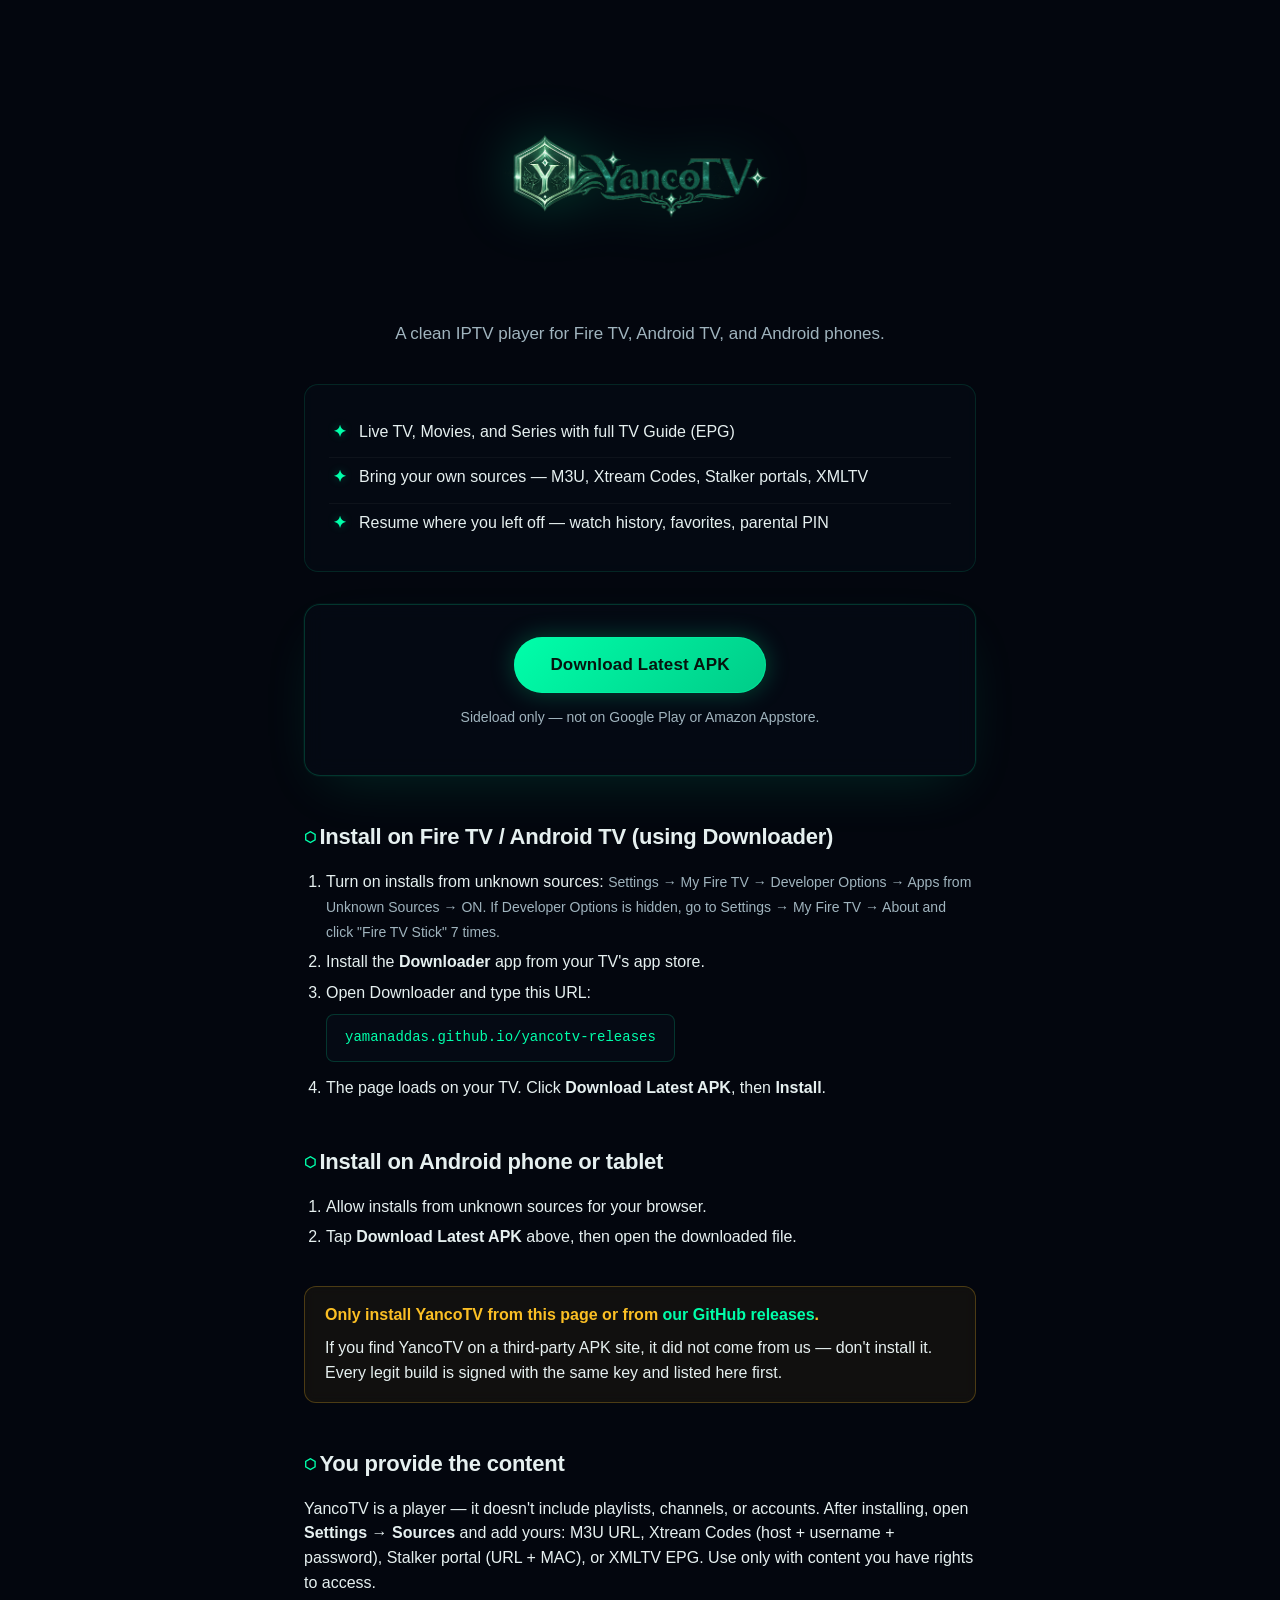
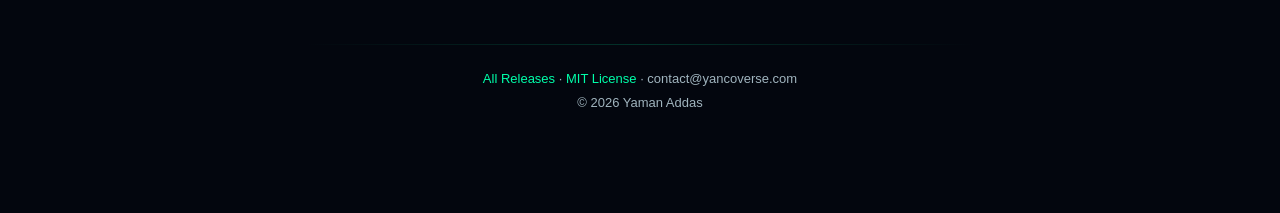
==== index.html @ 4521982b "Initial public release channel scaffold - index.html: dark cosmic-glass landing page (Yanco palette " ====
<!DOCTYPE html>
<html lang="en">
<head>
<meta charset="utf-8">
<meta name="viewport" content="width=device-width, initial-scale=1">
<title>YancoTV - Download</title>
<meta name="description" content="A clean IPTV player for Fire TV, Android TV, and Android. Live TV, movies, and series with full TV Guide. Bring your own playlist.">
<meta property="og:title" content="YancoTV">
<meta property="og:description" content="A clean IPTV player for Fire TV, Android TV, and Android. Live TV, movies, and series with full TV Guide. Bring your own playlist.">
<meta property="og:type" content="website">
<meta property="og:image" content="https://yamanaddas.github.io/yancotv-releases/yancotv_logo.png">
<meta name="theme-color" content="#03060e">
<link rel="icon" type="image/png" href="yancotv_logo.png">
<style>
  /* Yanco palette — synced with packages/mobile/src/styles/theme.ts.
     Logo inlined as base64 so the page is self-contained and the
     preview can render it without sibling-file resolution. */
  :root {
    color-scheme: dark;
    --bg:        rgb(3, 6, 14);          /* surface950 */
    --surface:   rgb(6, 12, 22);          /* surface900 */
    --surface-2: rgb(12, 20, 32);         /* surface800 */
    --border:    rgba(0, 255, 170, 0.12); /* glassBorder */
    --border-2:  rgba(0, 255, 170, 0.18); /* accentBorder18 */
    --text:      rgb(230, 240, 240);      /* surface50 */
    --muted:     rgb(160, 180, 190);      /* surface200 */

    /* Yanco accent — emerald/mint */
    --accent:    #00FFAA;
    --accent-h:  #33FFBB;
    --accent-d:  #00CC88;
    --accent-glow: rgba(0, 255, 170, 0.25);

    --warn: #fbbf24; /* desktop focus amber */
  }

  * { box-sizing: border-box; }

  html, body {
    margin: 0; padding: 0;
    background: var(--bg);
    color: var(--text);
    font-family: -apple-system, BlinkMacSystemFont, "Segoe UI", Roboto, "Helvetica Neue", Arial, sans-serif;
    line-height: 1.55;
    min-height: 100vh;
  }

  /* Cosmic starfield: layered radial gradients on a fixed background.
     Cheap (no JS), stays put on scroll, tinted toward the brand green. */
  body::before {
    content: "";
    position: fixed;
    inset: 0;
    z-index: -2;
    background:
      radial-gradient(ellipse at 20% -10%, rgba(0, 255, 170, 0.08), transparent 50%),
      radial-gradient(ellipse at 80% 110%, rgba(0, 204, 255, 0.06), transparent 50%),
      var(--bg);
  }
  /* Tiny stars — three layered backgrounds with different sizes/positions
     to fake depth. CSS-only, ~0KB. */
  body::after {
    content: "";
    position: fixed;
    inset: 0;
    z-index: -1;
    pointer-events: none;
    opacity: 0.6;
    background-image:
      radial-gradient(1px 1px at 17% 23%, rgba(255,255,255,0.7), transparent 60%),
      radial-gradient(1px 1px at 53% 71%, rgba(255,255,255,0.5), transparent 60%),
      radial-gradient(1px 1px at 87% 11%, rgba(0, 255, 170, 0.6), transparent 60%),
      radial-gradient(1px 1px at 31% 88%, rgba(255,255,255,0.4), transparent 60%),
      radial-gradient(1px 1px at 67% 41%, rgba(255,255,255,0.5), transparent 60%),
      radial-gradient(1px 1px at 9% 65%, rgba(0, 204, 255, 0.5), transparent 60%),
      radial-gradient(1px 1px at 91% 79%, rgba(255,255,255,0.6), transparent 60%),
      radial-gradient(1px 1px at 41% 14%, rgba(255,255,255,0.45), transparent 60%);
    background-size: 100% 100%;
  }

  main {
    max-width: 720px;
    margin: 0 auto;
    padding: 56px 24px 96px;
    position: relative;
    z-index: 1;
  }

  /* Hero — logo + tag */
  .hero {
    text-align: center;
    margin-bottom: 36px;
  }
  .logo {
    max-width: 380px;
    width: 80%;
    height: auto;
    filter: drop-shadow(0 0 28px var(--accent-glow));
    margin: 0 auto 12px;
    display: block;
  }
  .tag {
    color: var(--muted);
    margin: 0;
    font-size: 17px;
  }

  /* Why bullets — green check, glass background */
  .why {
    list-style: none;
    padding: 22px 24px;
    margin: 28px 0 32px;
    background: rgba(6, 12, 22, 0.6);
    border: 1px solid var(--border);
    border-radius: 14px;
    backdrop-filter: blur(8px);
  }
  .why li {
    padding: 7px 0 7px 30px;
    position: relative;
    color: var(--text);
  }
  .why li + li { border-top: 1px solid rgba(255, 255, 255, 0.04); }
  .why li::before {
    content: "✦"; /* sparkle, matches the wordmark flourish */
    position: absolute;
    left: 4px;
    top: 7px;
    color: var(--accent);
    font-weight: 700;
    text-shadow: 0 0 10px var(--accent-glow);
  }

  /* Download card — heavy glass + green border + glow */
  .download-card {
    background: rgba(6, 12, 22, 0.7);
    border: 1px solid var(--border-2);
    border-radius: 16px;
    padding: 32px 24px;
    margin: 24px 0 40px;
    text-align: center;
    backdrop-filter: blur(10px);
    box-shadow:
      0 0 0 1px rgba(0, 255, 170, 0.04),
      0 20px 60px -20px rgba(0, 255, 170, 0.15);
  }
  .download-btn {
    display: inline-block;
    background: linear-gradient(135deg, var(--accent), var(--accent-d));
    color: #06140e;
    text-decoration: none;
    padding: 15px 36px;
    border-radius: 999px;
    font-weight: 700;
    font-size: 17px;
    letter-spacing: 0.01em;
    transition: transform 0.15s ease, box-shadow 0.15s ease, background 0.15s ease;
    box-shadow:
      0 0 24px var(--accent-glow),
      0 0 0 1px rgba(0, 255, 170, 0.4) inset;
  }
  .download-btn:hover, .download-btn:focus {
    background: linear-gradient(135deg, var(--accent-h), var(--accent));
    transform: translateY(-1px);
    box-shadow:
      0 0 36px rgba(0, 255, 170, 0.45),
      0 0 0 1px rgba(0, 255, 170, 0.6) inset;
    outline: none;
  }
  .meta { color: var(--muted); font-size: 14px; margin-top: 14px; }

  /* Section headings */
  h2 {
    font-size: 22px;
    margin-top: 44px;
    margin-bottom: 14px;
    color: var(--text);
    letter-spacing: -0.01em;
  }
  h2::before {
    content: "⬡  "; /* hex glyph, callback to the logo */
    color: var(--accent);
    font-size: 14px;
    vertical-align: 2px;
  }

  ol, ul:not(.why) { padding-left: 22px; }
  li { margin: 6px 0; }

  /* Inline code-ish look for the URL the user types in Downloader */
  .url-box {
    display: inline-block;
    margin: 8px 0;
    padding: 12px 18px;
    background: rgba(6, 12, 22, 0.85);
    border: 1px solid var(--border-2);
    border-radius: 8px;
    font-family: ui-monospace, SFMono-Regular, Menlo, monospace;
    font-size: 14px;
    color: var(--accent);
    word-break: break-all;
  }

  /* Warn box — amber tint, glass */
  .warn-box {
    background: rgba(251, 191, 36, 0.06);
    border: 1px solid rgba(251, 191, 36, 0.25);
    border-radius: 12px;
    padding: 16px 20px;
    margin: 36px 0;
    backdrop-filter: blur(6px);
  }
  .warn-box strong { color: var(--warn); }

  a { color: var(--accent); text-decoration: none; }
  a:hover { color: var(--accent-h); text-decoration: underline; }

  hr {
    border: none;
    height: 1px;
    background: linear-gradient(90deg, transparent, var(--border-2), transparent);
    margin: 48px 0 24px;
  }

  footer {
    color: var(--muted);
    font-size: 13px;
    text-align: center;
  }
  footer p { margin: 4px 0; }

  /* Mobile spacing */
  @media (max-width: 480px) {
    main { padding: 32px 18px 64px; }
    h1 { font-size: 36px; }
    .logo { max-width: 280px; }
  }
</style>
</head>
<body>
<main>
  <header class="hero">
    <img class="logo" src="[data-uri]" alt="YancoTV" width="380" height="253">
    <p class="tag">A clean IPTV player for Fire TV, Android TV, and Android phones.</p>
  </header>

  <ul class="why">
    <li>Live TV, Movies, and Series with full TV Guide (EPG)</li>
    <li>Bring your own sources &mdash; M3U, Xtream Codes, Stalker portals, XMLTV</li>
    <li>Resume where you left off &mdash; watch history, favorites, parental PIN</li>
  </ul>

  <div class="download-card">
    <a class="download-btn" href="https://github.com/YamanAddas/yancotv-releases/releases/latest">
      Download Latest APK
    </a>
    <p class="meta">Sideload only &mdash; not on Google Play or Amazon Appstore.</p>
  </div>

  <h2>Install on Fire TV / Android TV (using Downloader)</h2>
  <ol>
    <li>Turn on installs from unknown sources:
      <span class="meta">Settings &rarr; My Fire TV &rarr; Developer Options &rarr; Apps from Unknown Sources &rarr; ON.
      If Developer Options is hidden, go to Settings &rarr; My Fire TV &rarr; About and click "Fire TV Stick" 7 times.</span>
    </li>
    <li>Install the <strong>Downloader</strong> app from your TV's app store.</li>
    <li>Open Downloader and type this URL:
      <br><span class="url-box">yamanaddas.github.io/yancotv-releases</span>
    </li>
    <li>The page loads on your TV. Click <strong>Download Latest APK</strong>, then <strong>Install</strong>.</li>
  </ol>

  <h2>Install on Android phone or tablet</h2>
  <ol>
    <li>Allow installs from unknown sources for your browser.</li>
    <li>Tap <strong>Download Latest APK</strong> above, then open the downloaded file.</li>
  </ol>

  <div class="warn-box">
    <strong>Only install YancoTV from this page or from
    <a href="https://github.com/YamanAddas/yancotv-releases/releases">our GitHub releases</a>.</strong>
    <p style="margin: 8px 0 0">If you find YancoTV on a third-party APK site, it did not come from us &mdash;
    don't install it. Every legit build is signed with the same key and listed here first.</p>
  </div>

  <h2>You provide the content</h2>
  <p>YancoTV is a player &mdash; it doesn't include playlists, channels, or accounts.
  After installing, open <strong>Settings &rarr; Sources</strong> and add yours: M3U URL,
  Xtream Codes (host + username + password), Stalker portal (URL + MAC), or XMLTV EPG.
  Use only with content you have rights to access.</p>

  <hr>
  <footer>
    <p>
      <a href="https://github.com/YamanAddas/yancotv-releases/releases">All Releases</a>
      &middot; <a href="https://github.com/YamanAddas/yancotv-releases/blob/main/LICENSE">MIT License</a>
      &middot; contact@yancoverse.com
    </p>
    <p>&copy; 2026 Yaman Addas</p>
  </footer>
</main>
</body>
</html>
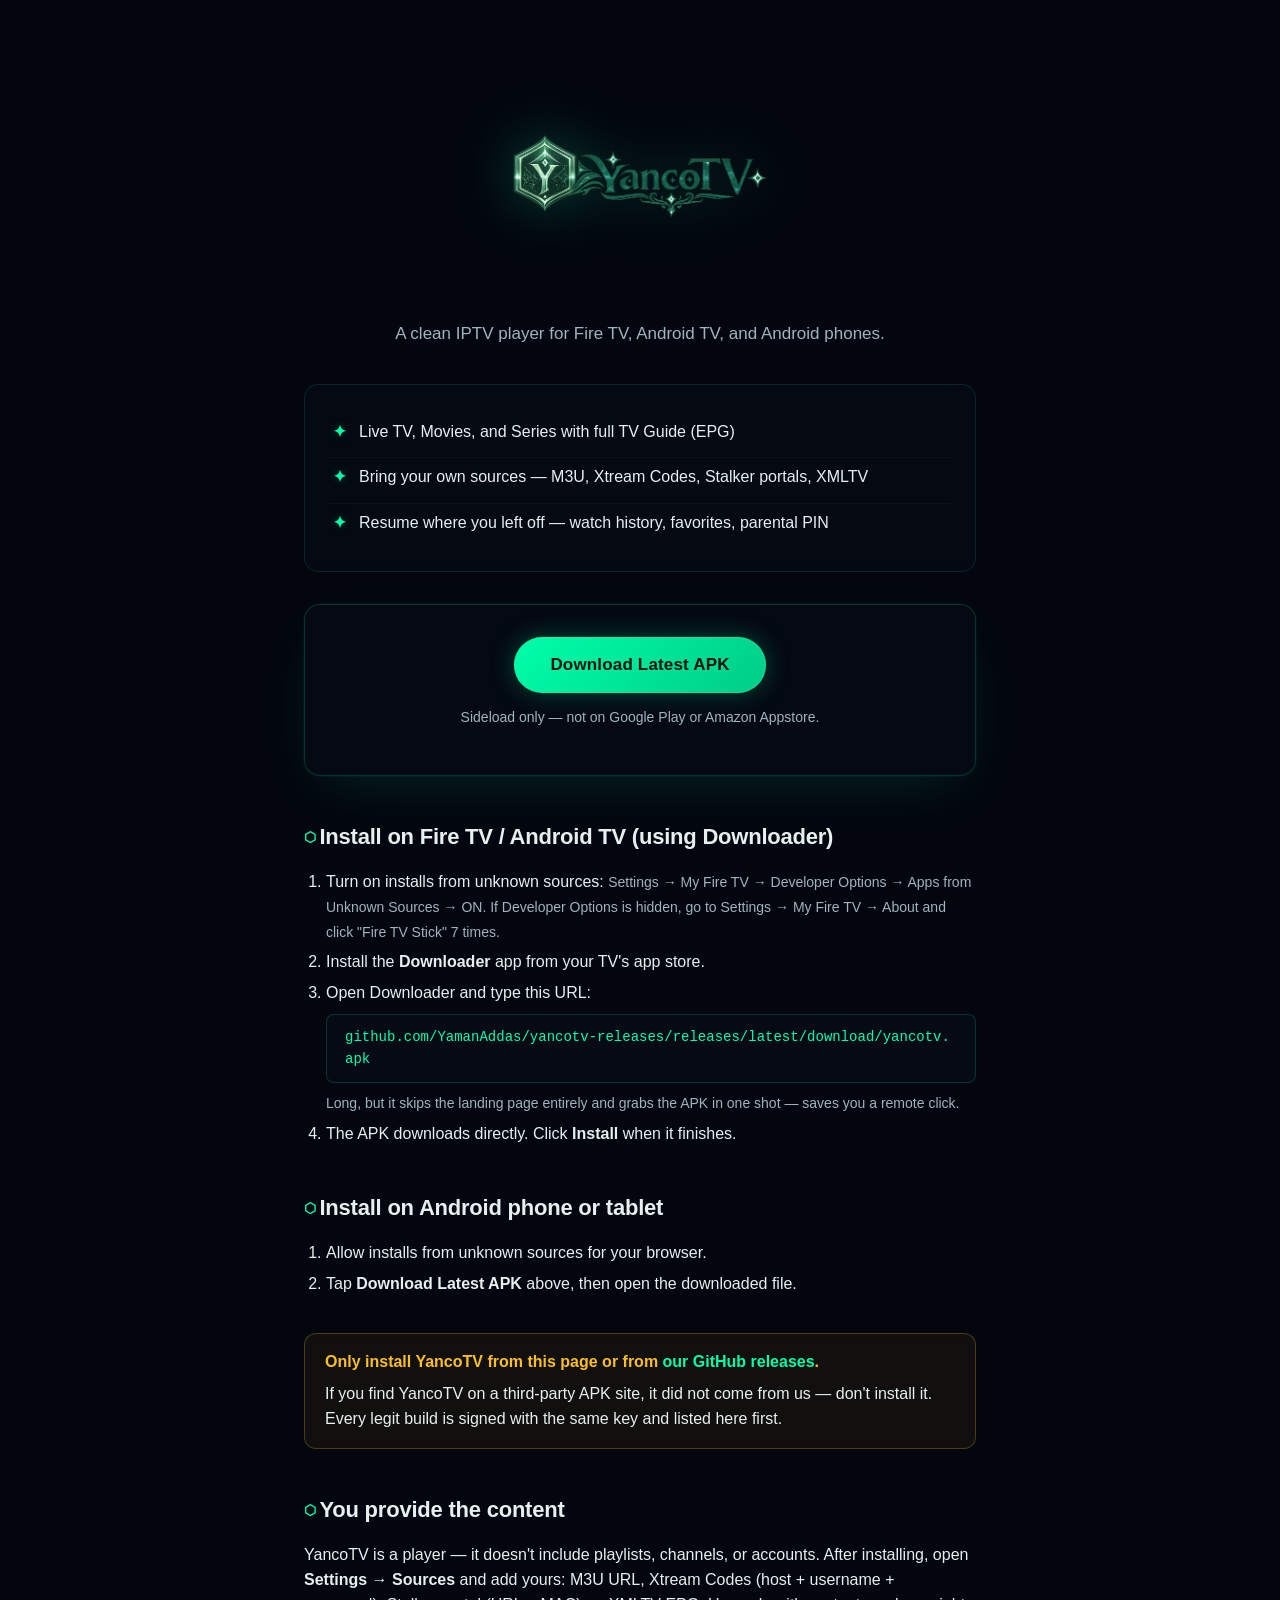
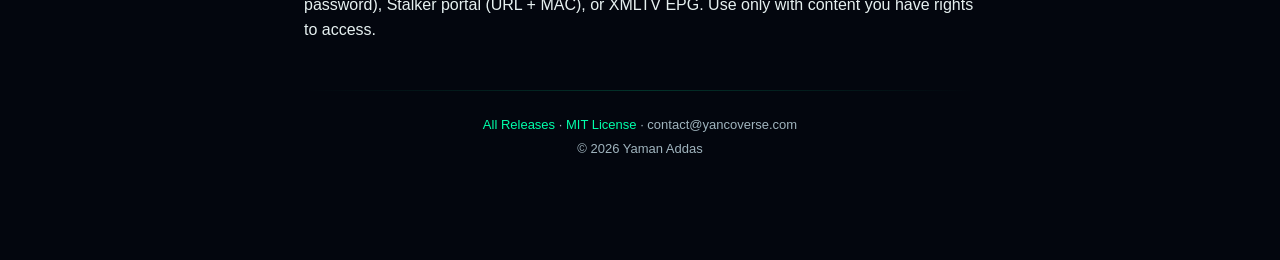
==== commit a396a977: "Downloader URL points directly at the APK Saves users a remote click on Fire TV / Android TV. Typing" ====
--- a/index.html
+++ b/index.html
@@ -251,7 +251,7 @@
   </ul>
 
   <div class="download-card">
-    <a class="download-btn" href="https://github.com/YamanAddas/yancotv-releases/releases/latest">
+    <a class="download-btn" href="https://github.com/YamanAddas/yancotv-releases/releases/latest/download/yancotv.apk">
       Download Latest APK
     </a>
     <p class="meta">Sideload only &mdash; not on Google Play or Amazon Appstore.</p>
@@ -265,9 +265,10 @@
     </li>
     <li>Install the <strong>Downloader</strong> app from your TV's app store.</li>
     <li>Open Downloader and type this URL:
-      <br><span class="url-box">yamanaddas.github.io/yancotv-releases</span>
+      <br><span class="url-box">github.com/YamanAddas/yancotv-releases/releases/latest/download/yancotv.apk</span>
+      <br><span class="meta">Long, but it skips the landing page entirely and grabs the APK in one shot &mdash; saves you a remote click.</span>
     </li>
-    <li>The page loads on your TV. Click <strong>Download Latest APK</strong>, then <strong>Install</strong>.</li>
+    <li>The APK downloads directly. Click <strong>Install</strong> when it finishes.</li>
   </ol>
 
   <h2>Install on Android phone or tablet</h2>
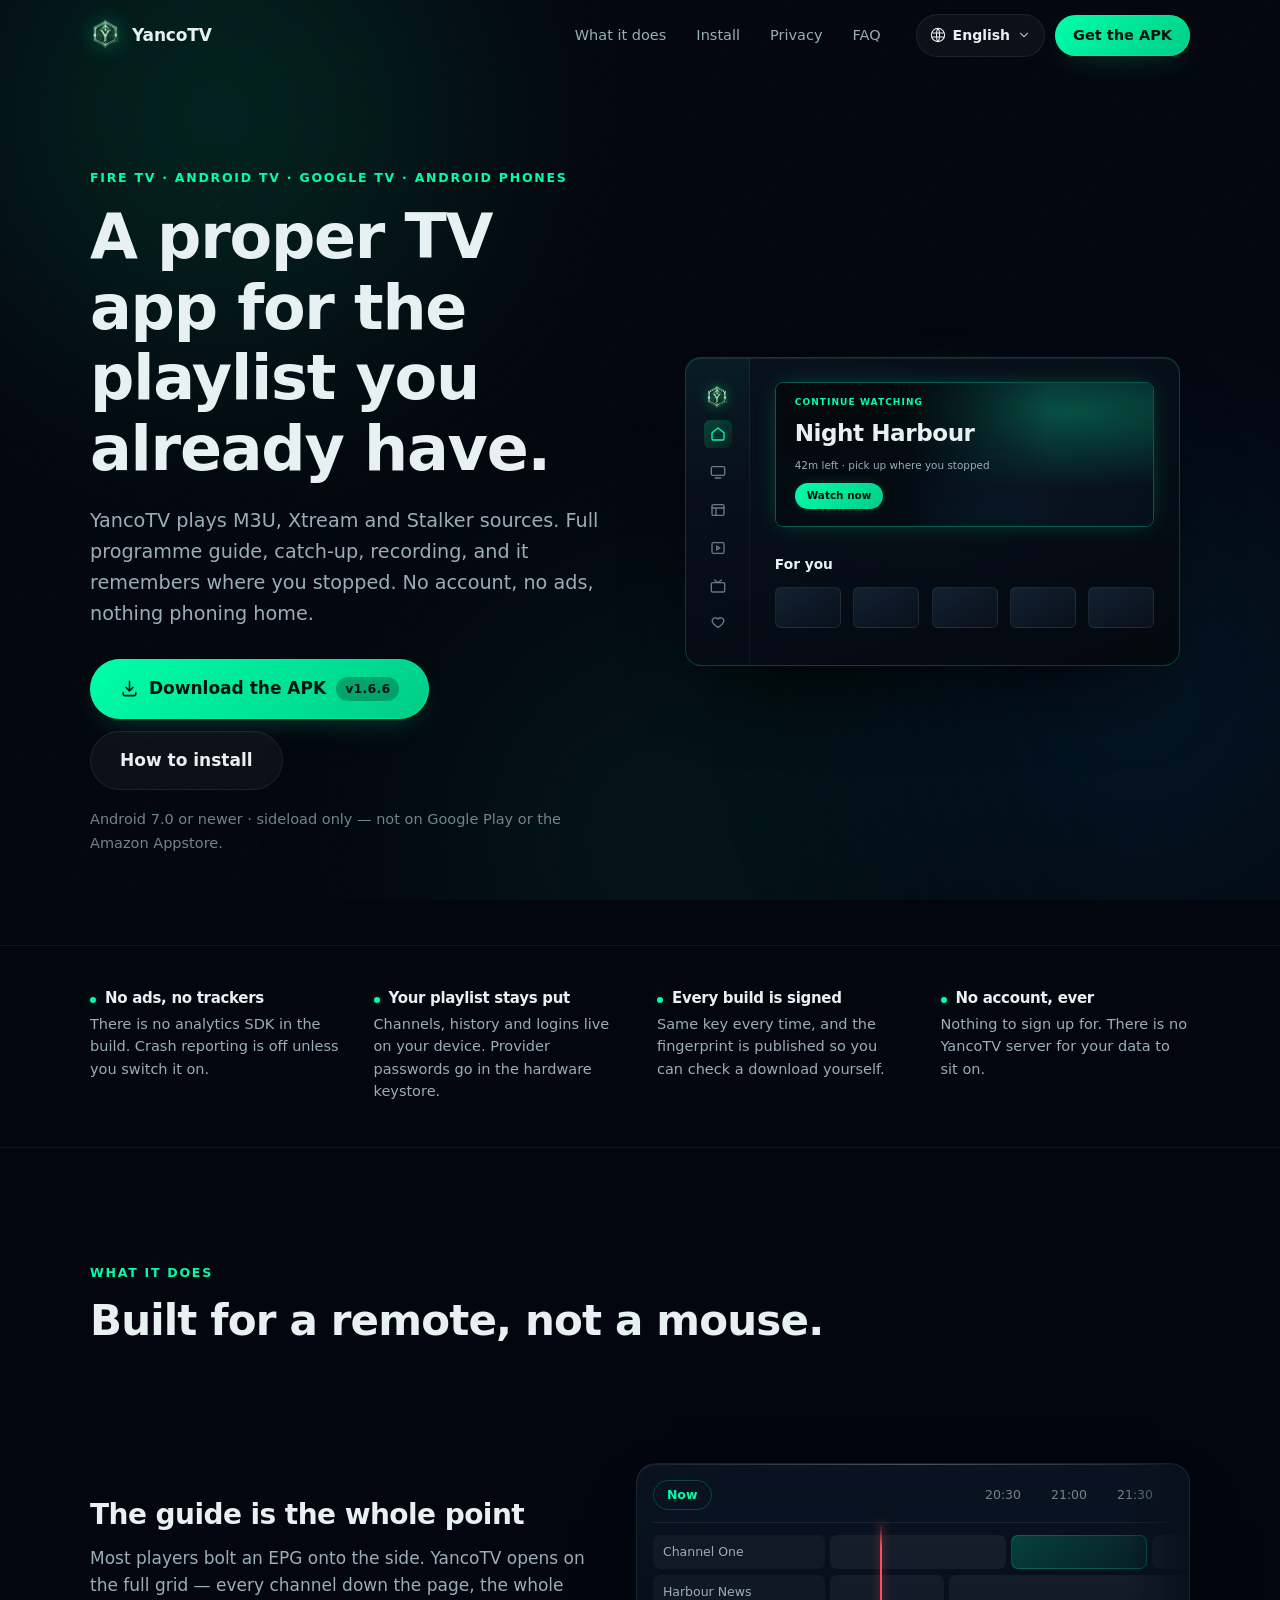
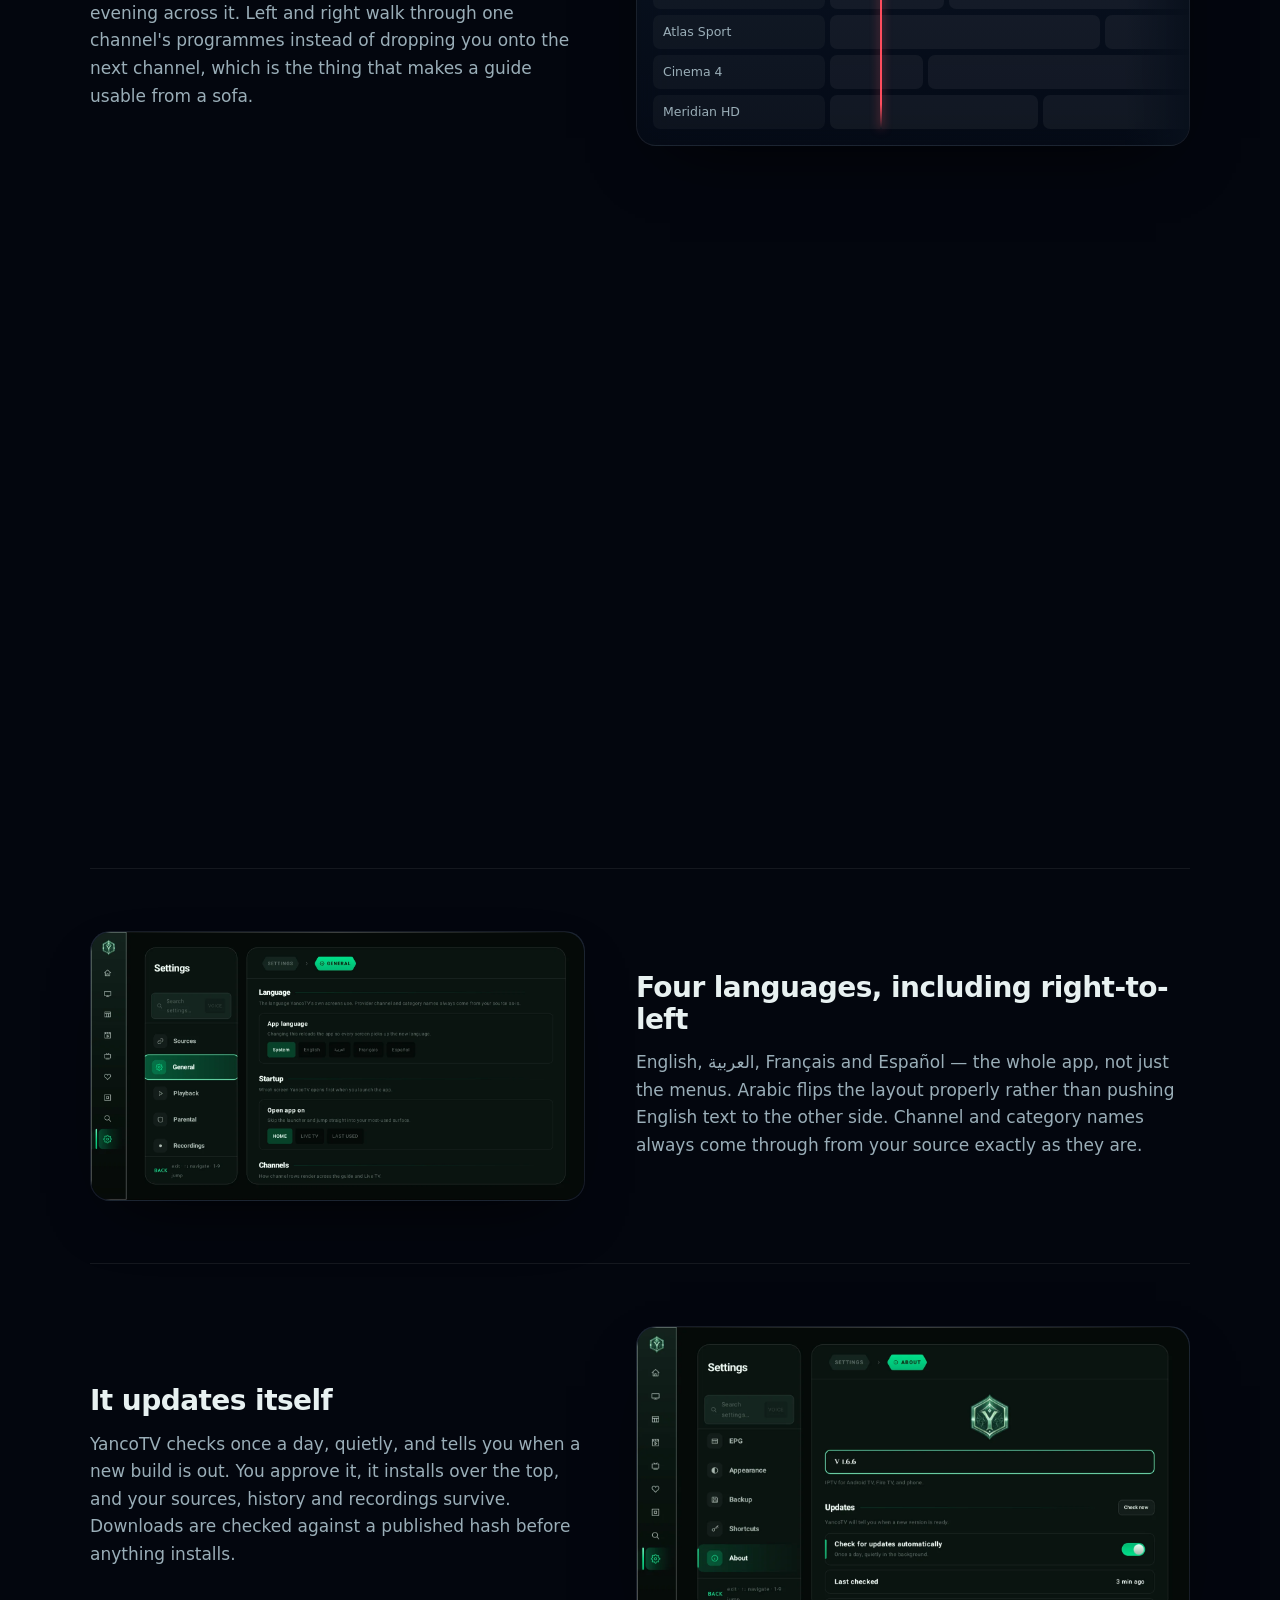
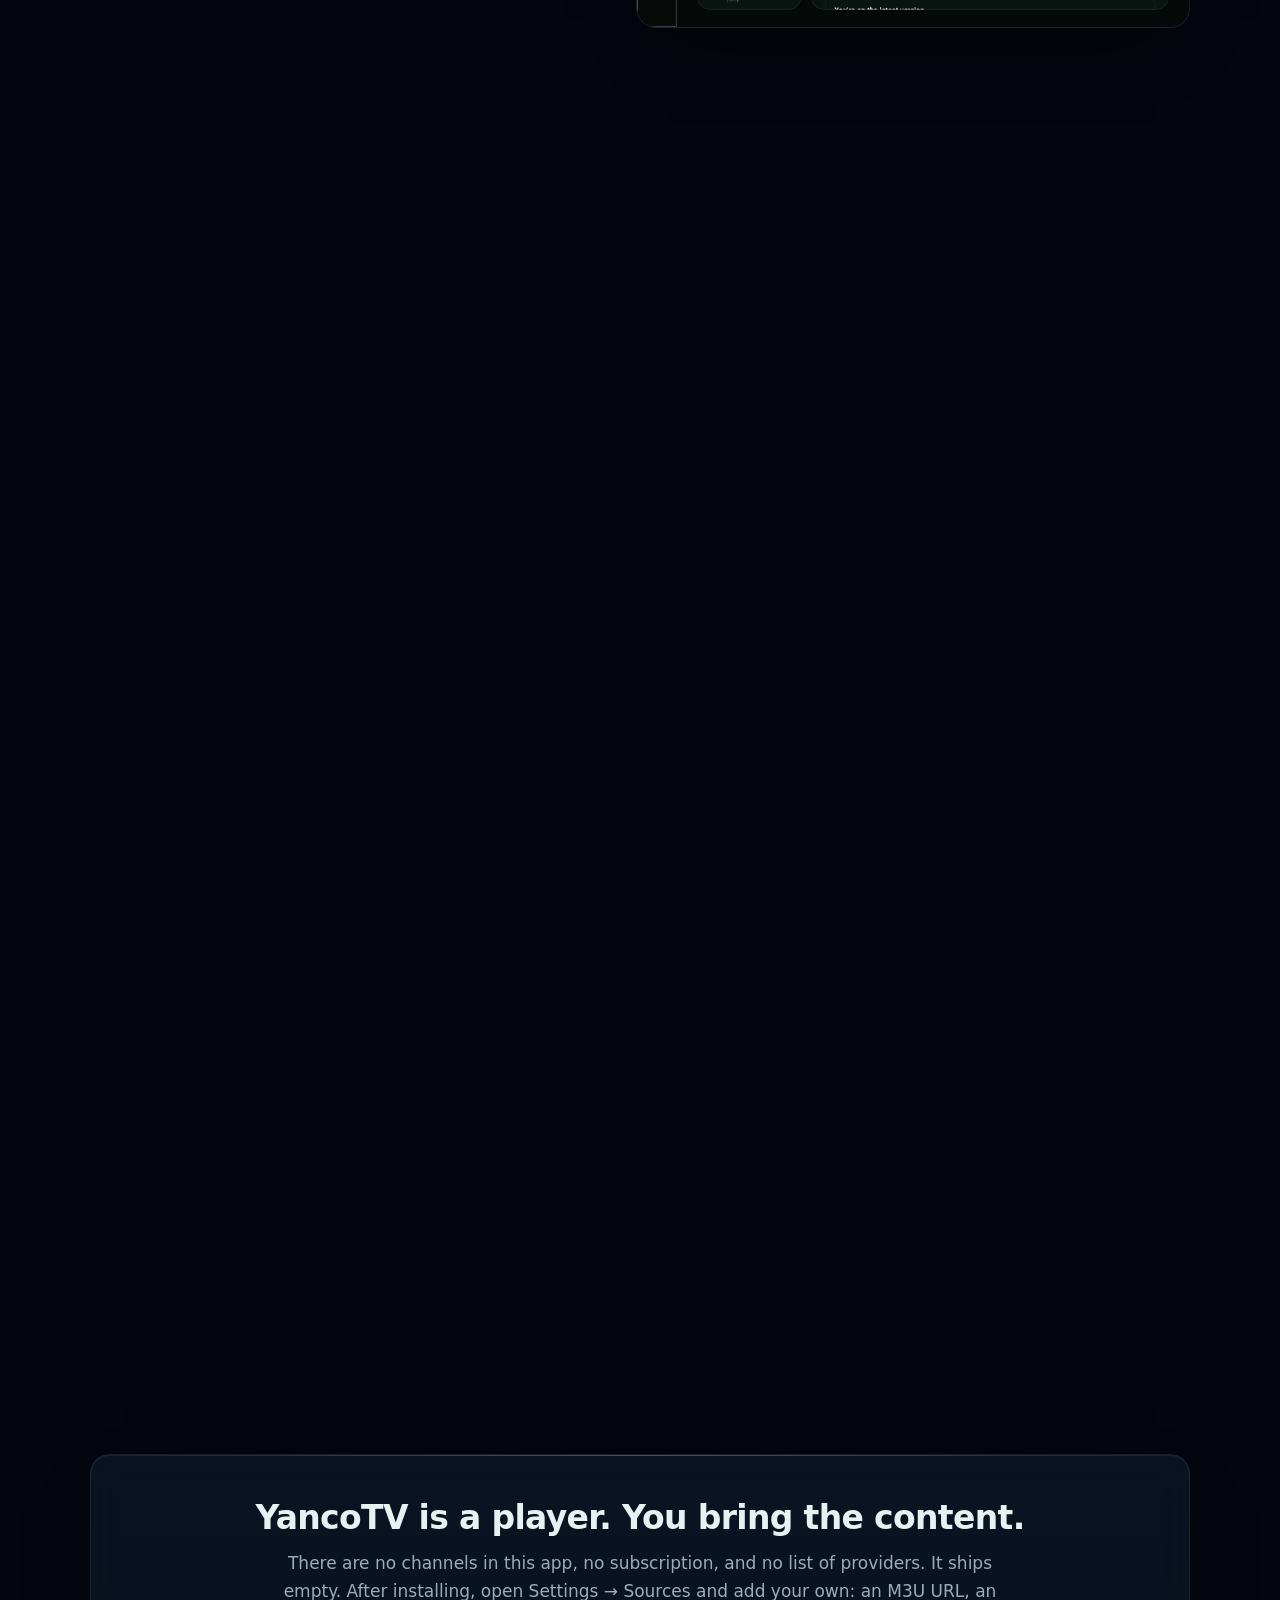
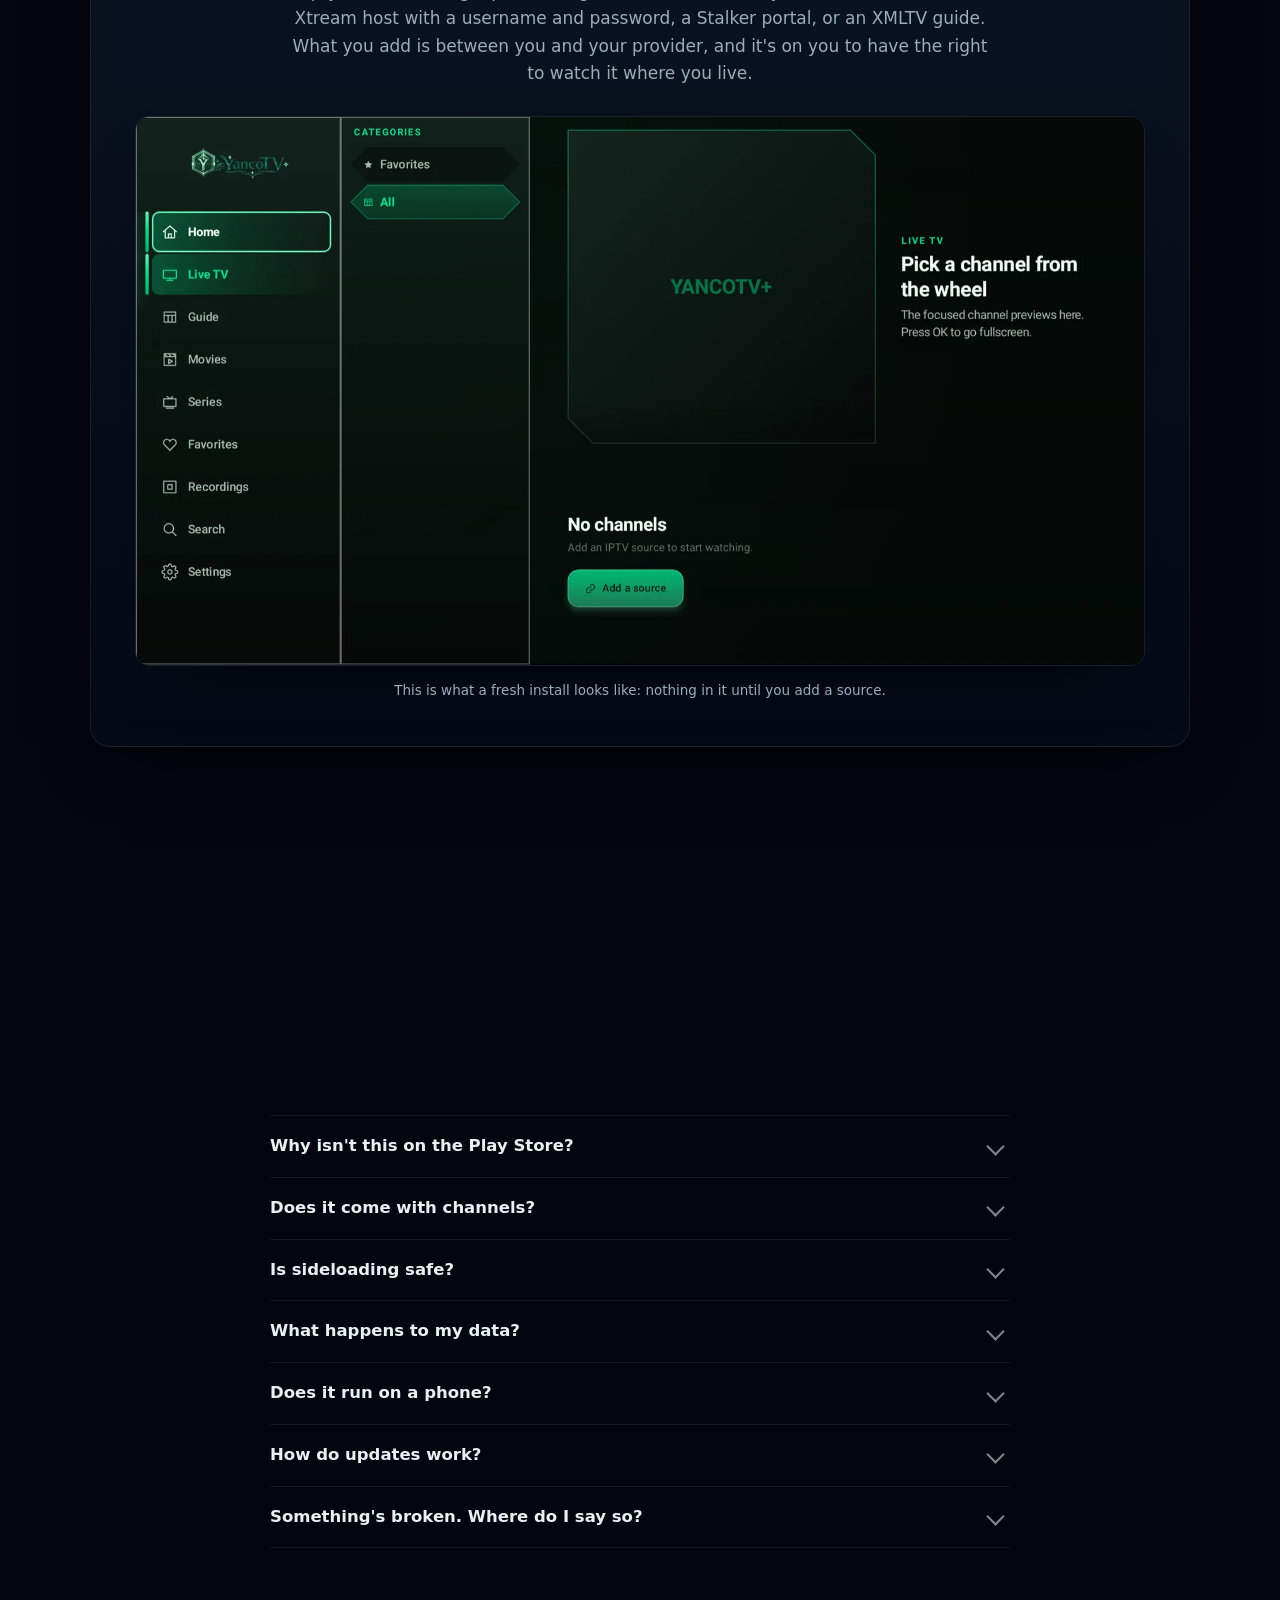
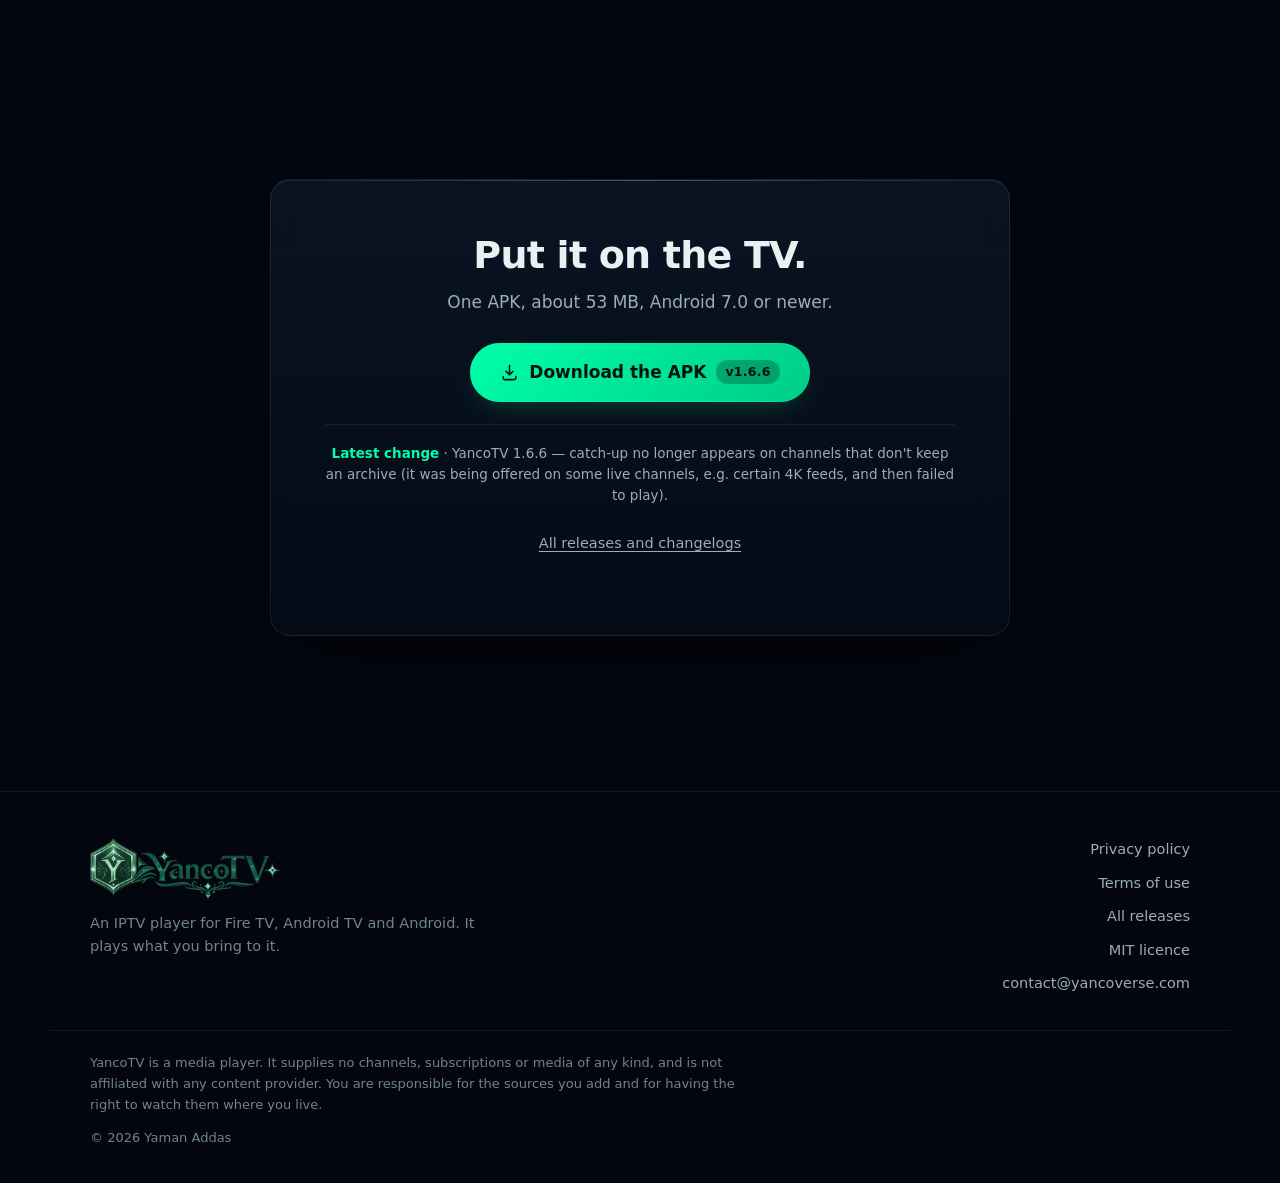
==== commit f3303b28: "site: redesign the download page — glass, motion, four languages, real legal pages The page was a si" ====
--- a/index.html
+++ b/index.html
@@ -1,304 +1,443 @@
 <!DOCTYPE html>
-<html lang="en">
+<html lang="en" dir="ltr">
 <head>
 <meta charset="utf-8">
 <meta name="viewport" content="width=device-width, initial-scale=1">
-<title>YancoTV - Download</title>
-<meta name="description" content="A clean IPTV player for Fire TV, Android TV, and Android. Live TV, movies, and series with full TV Guide. Bring your own playlist.">
+<title>YancoTV — IPTV player for Fire TV, Android TV and Android</title>
+<meta name="description" content="A TV player for the playlist you already have. M3U, Xtream and Stalker sources, a full programme guide, catch-up and recording. No account, no ads, nothing phoning home.">
+<meta name="theme-color" content="#03060e">
 <meta property="og:title" content="YancoTV">
-<meta property="og:description" content="A clean IPTV player for Fire TV, Android TV, and Android. Live TV, movies, and series with full TV Guide. Bring your own playlist.">
+<meta property="og:description" content="A TV player for the playlist you already have. Full programme guide, catch-up, recording. No account, no ads.">
 <meta property="og:type" content="website">
-<meta property="og:image" content="https://yamanaddas.github.io/yancotv-releases/yancotv_logo.png">
-<meta name="theme-color" content="#03060e">
-<link rel="icon" type="image/png" href="yancotv_logo.png">
-<style>
-  /* Yanco palette — synced with packages/mobile/src/styles/theme.ts.
-     Logo inlined as base64 so the page is self-contained and the
-     preview can render it without sibling-file resolution. */
-  :root {
-    color-scheme: dark;
-    --bg:        rgb(3, 6, 14);          /* surface950 */
-    --surface:   rgb(6, 12, 22);          /* surface900 */
-    --surface-2: rgb(12, 20, 32);         /* surface800 */
-    --border:    rgba(0, 255, 170, 0.12); /* glassBorder */
-    --border-2:  rgba(0, 255, 170, 0.18); /* accentBorder18 */
-    --text:      rgb(230, 240, 240);      /* surface50 */
-    --muted:     rgb(160, 180, 190);      /* surface200 */
-
-    /* Yanco accent — emerald/mint */
-    --accent:    #00FFAA;
-    --accent-h:  #33FFBB;
-    --accent-d:  #00CC88;
-    --accent-glow: rgba(0, 255, 170, 0.25);
-
-    --warn: #fbbf24; /* desktop focus amber */
-  }
-
-  * { box-sizing: border-box; }
-
-  html, body {
-    margin: 0; padding: 0;
-    background: var(--bg);
-    color: var(--text);
-    font-family: -apple-system, BlinkMacSystemFont, "Segoe UI", Roboto, "Helvetica Neue", Arial, sans-serif;
-    line-height: 1.55;
-    min-height: 100vh;
-  }
-
-  /* Cosmic starfield: layered radial gradients on a fixed background.
-     Cheap (no JS), stays put on scroll, tinted toward the brand green. */
-  body::before {
-    content: "";
-    position: fixed;
-    inset: 0;
-    z-index: -2;
-    background:
-      radial-gradient(ellipse at 20% -10%, rgba(0, 255, 170, 0.08), transparent 50%),
-      radial-gradient(ellipse at 80% 110%, rgba(0, 204, 255, 0.06), transparent 50%),
-      var(--bg);
-  }
-  /* Tiny stars — three layered backgrounds with different sizes/positions
-     to fake depth. CSS-only, ~0KB. */
-  body::after {
-    content: "";
-    position: fixed;
-    inset: 0;
-    z-index: -1;
-    pointer-events: none;
-    opacity: 0.6;
-    background-image:
-      radial-gradient(1px 1px at 17% 23%, rgba(255,255,255,0.7), transparent 60%),
-      radial-gradient(1px 1px at 53% 71%, rgba(255,255,255,0.5), transparent 60%),
-      radial-gradient(1px 1px at 87% 11%, rgba(0, 255, 170, 0.6), transparent 60%),
-      radial-gradient(1px 1px at 31% 88%, rgba(255,255,255,0.4), transparent 60%),
-      radial-gradient(1px 1px at 67% 41%, rgba(255,255,255,0.5), transparent 60%),
-      radial-gradient(1px 1px at 9% 65%, rgba(0, 204, 255, 0.5), transparent 60%),
-      radial-gradient(1px 1px at 91% 79%, rgba(255,255,255,0.6), transparent 60%),
-      radial-gradient(1px 1px at 41% 14%, rgba(255,255,255,0.45), transparent 60%);
-    background-size: 100% 100%;
-  }
-
-  main {
-    max-width: 720px;
-    margin: 0 auto;
-    padding: 56px 24px 96px;
-    position: relative;
-    z-index: 1;
-  }
-
-  /* Hero — logo + tag */
-  .hero {
-    text-align: center;
-    margin-bottom: 36px;
-  }
-  .logo {
-    max-width: 380px;
-    width: 80%;
-    height: auto;
-    filter: drop-shadow(0 0 28px var(--accent-glow));
-    margin: 0 auto 12px;
-    display: block;
-  }
-  .tag {
-    color: var(--muted);
-    margin: 0;
-    font-size: 17px;
-  }
-
-  /* Why bullets — green check, glass background */
-  .why {
-    list-style: none;
-    padding: 22px 24px;
-    margin: 28px 0 32px;
-    background: rgba(6, 12, 22, 0.6);
-    border: 1px solid var(--border);
-    border-radius: 14px;
-    backdrop-filter: blur(8px);
-  }
-  .why li {
-    padding: 7px 0 7px 30px;
-    position: relative;
-    color: var(--text);
-  }
-  .why li + li { border-top: 1px solid rgba(255, 255, 255, 0.04); }
-  .why li::before {
-    content: "✦"; /* sparkle, matches the wordmark flourish */
-    position: absolute;
-    left: 4px;
-    top: 7px;
-    color: var(--accent);
-    font-weight: 700;
-    text-shadow: 0 0 10px var(--accent-glow);
-  }
-
-  /* Download card — heavy glass + green border + glow */
-  .download-card {
-    background: rgba(6, 12, 22, 0.7);
-    border: 1px solid var(--border-2);
-    border-radius: 16px;
-    padding: 32px 24px;
-    margin: 24px 0 40px;
-    text-align: center;
-    backdrop-filter: blur(10px);
-    box-shadow:
-      0 0 0 1px rgba(0, 255, 170, 0.04),
-      0 20px 60px -20px rgba(0, 255, 170, 0.15);
-  }
-  .download-btn {
-    display: inline-block;
-    background: linear-gradient(135deg, var(--accent), var(--accent-d));
-    color: #06140e;
-    text-decoration: none;
-    padding: 15px 36px;
-    border-radius: 999px;
-    font-weight: 700;
-    font-size: 17px;
-    letter-spacing: 0.01em;
-    transition: transform 0.15s ease, box-shadow 0.15s ease, background 0.15s ease;
-    box-shadow:
-      0 0 24px var(--accent-glow),
-      0 0 0 1px rgba(0, 255, 170, 0.4) inset;
-  }
-  .download-btn:hover, .download-btn:focus {
-    background: linear-gradient(135deg, var(--accent-h), var(--accent));
-    transform: translateY(-1px);
-    box-shadow:
-      0 0 36px rgba(0, 255, 170, 0.45),
-      0 0 0 1px rgba(0, 255, 170, 0.6) inset;
-    outline: none;
-  }
-  .meta { color: var(--muted); font-size: 14px; margin-top: 14px; }
-
-  /* Section headings */
-  h2 {
-    font-size: 22px;
-    margin-top: 44px;
-    margin-bottom: 14px;
-    color: var(--text);
-    letter-spacing: -0.01em;
-  }
-  h2::before {
-    content: "⬡  "; /* hex glyph, callback to the logo */
-    color: var(--accent);
-    font-size: 14px;
-    vertical-align: 2px;
-  }
-
-  ol, ul:not(.why) { padding-left: 22px; }
-  li { margin: 6px 0; }
-
-  /* Inline code-ish look for the URL the user types in Downloader */
-  .url-box {
-    display: inline-block;
-    margin: 8px 0;
-    padding: 12px 18px;
-    background: rgba(6, 12, 22, 0.85);
-    border: 1px solid var(--border-2);
-    border-radius: 8px;
-    font-family: ui-monospace, SFMono-Regular, Menlo, monospace;
-    font-size: 14px;
-    color: var(--accent);
-    word-break: break-all;
-  }
-
-  /* Warn box — amber tint, glass */
-  .warn-box {
-    background: rgba(251, 191, 36, 0.06);
-    border: 1px solid rgba(251, 191, 36, 0.25);
-    border-radius: 12px;
-    padding: 16px 20px;
-    margin: 36px 0;
-    backdrop-filter: blur(6px);
-  }
-  .warn-box strong { color: var(--warn); }
-
-  a { color: var(--accent); text-decoration: none; }
-  a:hover { color: var(--accent-h); text-decoration: underline; }
-
-  hr {
-    border: none;
-    height: 1px;
-    background: linear-gradient(90deg, transparent, var(--border-2), transparent);
-    margin: 48px 0 24px;
-  }
-
-  footer {
-    color: var(--muted);
-    font-size: 13px;
-    text-align: center;
-  }
-  footer p { margin: 4px 0; }
-
-  /* Mobile spacing */
-  @media (max-width: 480px) {
-    main { padding: 32px 18px 64px; }
-    h1 { font-size: 36px; }
-    .logo { max-width: 280px; }
-  }
-</style>
+<meta property="og:url" content="https://yamanaddas.github.io/yancotv-releases/">
+<meta property="og:image" content="https://yamanaddas.github.io/yancotv-releases/assets/yancotv-mark.png">
+<link rel="icon" type="image/png" href="assets/favicon.png">
+<link rel="stylesheet" href="assets/site.css?v=20260823b">
 </head>
 <body>
-<main>
-  <header class="hero">
-    <img class="logo" src="[data-uri]" alt="YancoTV" width="380" height="253">
-    <p class="tag">A clean IPTV player for Fire TV, Android TV, and Android phones.</p>
-  </header>
-
-  <ul class="why">
-    <li>Live TV, Movies, and Series with full TV Guide (EPG)</li>
-    <li>Bring your own sources &mdash; M3U, Xtream Codes, Stalker portals, XMLTV</li>
-    <li>Resume where you left off &mdash; watch history, favorites, parental PIN</li>
-  </ul>
-
-  <div class="download-card">
-    <a class="download-btn" href="https://github.com/YamanAddas/yancotv-releases/releases/latest/download/yancotv.apk">
-      Download Latest APK
+
+<div class="bg" aria-hidden="true">
+  <div class="bg-aurora bg-aurora-1"></div>
+  <div class="bg-aurora bg-aurora-2"></div>
+  <div class="bg-aurora bg-aurora-3"></div>
+  <div class="bg-stars"></div>
+  <div class="bg-grain"></div>
+</div>
+
+<a class="skip" href="#main" data-i18n="skip">Skip to content</a>
+
+<header class="nav" id="nav">
+  <div class="nav-inner">
+    <a class="nav-brand" href="#top" aria-label="YancoTV">
+      <img src="assets/yancotv-mark.png" alt="" width="32" height="32" class="nav-mark">
+      <span class="nav-name">YancoTV</span>
     </a>
-    <p class="meta">Sideload only &mdash; not on Google Play or Amazon Appstore.</p>
-  </div>
-
-  <h2>Install on Fire TV / Android TV (using Downloader)</h2>
-  <ol>
-    <li>Turn on installs from unknown sources:
-      <span class="meta">Settings &rarr; My Fire TV &rarr; Developer Options &rarr; Apps from Unknown Sources &rarr; ON.
-      If Developer Options is hidden, go to Settings &rarr; My Fire TV &rarr; About and click "Fire TV Stick" 7 times.</span>
-    </li>
-    <li>Install the <strong>Downloader</strong> app from your TV's app store.</li>
-    <li>Open Downloader and type this URL:
-      <br><span class="url-box">github.com/YamanAddas/yancotv-releases/releases/latest/download/yancotv.apk</span>
-      <br><span class="meta">Long, but it skips the landing page entirely and grabs the APK in one shot &mdash; saves you a remote click.</span>
-    </li>
-    <li>The APK downloads directly. Click <strong>Install</strong> when it finishes.</li>
-  </ol>
-
-  <h2>Install on Android phone or tablet</h2>
-  <ol>
-    <li>Allow installs from unknown sources for your browser.</li>
-    <li>Tap <strong>Download Latest APK</strong> above, then open the downloaded file.</li>
-  </ol>
-
-  <div class="warn-box">
-    <strong>Only install YancoTV from this page or from
-    <a href="https://github.com/YamanAddas/yancotv-releases/releases">our GitHub releases</a>.</strong>
-    <p style="margin: 8px 0 0">If you find YancoTV on a third-party APK site, it did not come from us &mdash;
-    don't install it. Every legit build is signed with the same key and listed here first.</p>
-  </div>
-
-  <h2>You provide the content</h2>
-  <p>YancoTV is a player &mdash; it doesn't include playlists, channels, or accounts.
-  After installing, open <strong>Settings &rarr; Sources</strong> and add yours: M3U URL,
-  Xtream Codes (host + username + password), Stalker portal (URL + MAC), or XMLTV EPG.
-  Use only with content you have rights to access.</p>
-
-  <hr>
-  <footer>
-    <p>
-      <a href="https://github.com/YamanAddas/yancotv-releases/releases">All Releases</a>
-      &middot; <a href="https://github.com/YamanAddas/yancotv-releases/blob/main/LICENSE">MIT License</a>
-      &middot; contact@yancoverse.com
-    </p>
-    <p>&copy; 2026 Yaman Addas</p>
-  </footer>
+
+    <nav class="nav-links" aria-label="Sections">
+      <a href="#what" data-i18n="nav.what">What it does</a>
+      <a href="#install" data-i18n="nav.install">Install</a>
+      <a href="#trust" data-i18n="nav.trust">Privacy</a>
+      <a href="#faq" data-i18n="nav.faq">FAQ</a>
+    </nav>
+
+    <div class="nav-actions">
+      <div class="lang" id="lang">
+        <button class="lang-btn" id="lang-btn" aria-haspopup="listbox" aria-expanded="false" aria-label="Change language">
+          <svg viewBox="0 0 24 24" width="16" height="16" aria-hidden="true"><path d="M12 2a10 10 0 100 20 10 10 0 000-20zm0 0c3 3 3 17 0 20M12 2c-3 3-3 17 0 20M2.5 9h19M2.5 15h19" fill="none" stroke="currentColor" stroke-width="1.6" stroke-linecap="round"/></svg>
+          <span id="lang-current">English</span>
+          <svg class="lang-caret" viewBox="0 0 24 24" width="14" height="14" aria-hidden="true"><path d="M6 9l6 6 6-6" fill="none" stroke="currentColor" stroke-width="2" stroke-linecap="round" stroke-linejoin="round"/></svg>
+        </button>
+        <ul class="lang-menu" id="lang-menu" role="listbox" tabindex="-1">
+          <li><button role="option" data-lang="en" lang="en">English</button></li>
+          <li><button role="option" data-lang="ar" lang="ar" dir="rtl">العربية</button></li>
+          <li><button role="option" data-lang="es" lang="es">Español</button></li>
+          <li><button role="option" data-lang="fr" lang="fr">Français</button></li>
+        </ul>
+      </div>
+      <a class="btn btn-sm" href="https://github.com/YamanAddas/yancotv-releases/releases/latest/download/yancotv.apk" data-i18n="nav.get">Get the APK</a>
+    </div>
+  </div>
+</header>
+
+<main id="main">
+
+<!-- ─────────────────────────── hero ─────────────────────────── -->
+<section class="hero" id="top">
+  <div class="wrap hero-grid">
+    <div class="hero-copy reveal">
+      <p class="eyebrow" data-i18n="hero.eyebrow">Fire TV · Android TV · Google TV · Android phones</p>
+      <h1 data-i18n="hero.title">A proper TV app for the playlist you already have.</h1>
+      <p class="lede" data-i18n="hero.lede">YancoTV plays M3U, Xtream and Stalker sources. Full programme guide, catch-up, recording, and it remembers where you stopped. No account, no ads, nothing phoning home.</p>
+
+      <div class="hero-cta">
+        <a class="btn btn-lg" href="https://github.com/YamanAddas/yancotv-releases/releases/latest/download/yancotv.apk">
+          <svg viewBox="0 0 24 24" width="19" height="19" aria-hidden="true"><path d="M12 3v12m0 0l-4.5-4.5M12 15l4.5-4.5M4 17v2a2 2 0 002 2h12a2 2 0 002-2v-2" fill="none" stroke="currentColor" stroke-width="1.9" stroke-linecap="round" stroke-linejoin="round"/></svg>
+          <span data-i18n="hero.download">Download the APK</span>
+          <span class="btn-ver" id="ver-badge">v1.6.6</span>
+        </a>
+        <a class="btn btn-ghost btn-lg" href="#install" data-i18n="hero.how">How to install</a>
+      </div>
+
+      <p class="hero-meta">
+        <span data-i18n="hero.meta">Android 7.0 or newer · sideload only — not on Google Play or the Amazon Appstore.</span>
+      </p>
+    </div>
+
+    <!-- Recreation of the app shell. Deliberately built in HTML rather than
+         screenshotted: it animates, it stays sharp on any display, and every
+         name in it is invented, so nothing here implies YancoTV ships content. -->
+    <div class="hero-device reveal" aria-hidden="true">
+      <div class="device">
+        <div class="device-glow"></div>
+        <div class="device-screen">
+          <div class="ui">
+            <div class="ui-rail">
+              <div class="ui-mark"></div>
+              <div class="ui-item is-on"><span class="ui-ico ico-home"></span></div>
+              <div class="ui-item"><span class="ui-ico ico-live"></span></div>
+              <div class="ui-item"><span class="ui-ico ico-guide"></span></div>
+              <div class="ui-item"><span class="ui-ico ico-movies"></span></div>
+              <div class="ui-item"><span class="ui-ico ico-series"></span></div>
+              <div class="ui-item"><span class="ui-ico ico-fav"></span></div>
+            </div>
+            <div class="ui-body">
+              <div class="ui-hero">
+                <div class="ui-hero-art"></div>
+                <div class="ui-hero-txt">
+                  <span class="ui-kicker" data-i18n="ui.kicker">CONTINUE WATCHING</span>
+                  <!-- Invented title, left untranslated on purpose: content names
+                       come from the user's source as-is, in every language. -->
+                  <span class="ui-title" dir="ltr">Night Harbour</span>
+                  <span class="ui-sub" data-i18n="ui.sub">42m left · pick up where you stopped</span>
+                  <span class="ui-btn" data-i18n="ui.btn">Watch now</span>
+                </div>
+              </div>
+              <div class="ui-rowlabel" data-i18n="ui.row">For you</div>
+              <div class="ui-row">
+                <div class="ui-card ui-focus"></div>
+                <div class="ui-card"></div>
+                <div class="ui-card"></div>
+                <div class="ui-card"></div>
+                <div class="ui-card"></div>
+              </div>
+            </div>
+          </div>
+        </div>
+      </div>
+    </div>
+  </div>
+</section>
+
+<!-- ─────────────────────────── trust strip ─────────────────────────── -->
+<section class="strip reveal" id="trust">
+  <div class="wrap strip-grid">
+    <div class="strip-item">
+      <h3 data-i18n="strip.1.h">No ads, no trackers</h3>
+      <p data-i18n="strip.1.p">There is no analytics SDK in the build. Crash reporting is off unless you switch it on.</p>
+    </div>
+    <div class="strip-item">
+      <h3 data-i18n="strip.2.h">Your playlist stays put</h3>
+      <p data-i18n="strip.2.p">Channels, history and logins live on your device. Provider passwords go in the hardware keystore.</p>
+    </div>
+    <div class="strip-item">
+      <h3 data-i18n="strip.3.h">Every build is signed</h3>
+      <p data-i18n="strip.3.p">Same key every time, and the fingerprint is published so you can check a download yourself.</p>
+    </div>
+    <div class="strip-item">
+      <h3 data-i18n="strip.4.h">No account, ever</h3>
+      <p data-i18n="strip.4.p">Nothing to sign up for. There is no YancoTV server for your data to sit on.</p>
+    </div>
+  </div>
+</section>
+
+<!-- ─────────────────────────── what it does ─────────────────────────── -->
+<section class="section" id="what">
+  <div class="wrap">
+    <p class="eyebrow reveal" data-i18n="what.eyebrow">What it does</p>
+    <h2 class="section-h reveal" data-i18n="what.title">Built for a remote, not a mouse.</h2>
+
+    <!-- guide -->
+    <article class="feature reveal">
+      <div class="feature-copy">
+        <h3 data-i18n="f.guide.h">The guide is the whole point</h3>
+        <p data-i18n="f.guide.p">Most players bolt an EPG onto the side. YancoTV opens on the full grid — every channel down the page, the whole evening across it. Left and right walk through one channel's programmes instead of dropping you onto the next channel, which is the thing that makes a guide usable from a sofa.</p>
+      </div>
+      <div class="feature-art" aria-hidden="true">
+        <div class="glass epg">
+          <div class="epg-head">
+            <span class="epg-now">Now</span>
+            <span class="epg-time">20:30</span>
+            <span class="epg-time">21:00</span>
+            <span class="epg-time">21:30</span>
+          </div>
+          <div class="epg-rows">
+            <div class="epg-row"><span class="epg-ch">Channel One</span><i style="--w:34%"></i><i style="--w:26%" class="on"></i><i style="--w:40%"></i></div>
+            <div class="epg-row"><span class="epg-ch">Harbour News</span><i style="--w:22%"></i><i style="--w:48%"></i><i style="--w:30%"></i></div>
+            <div class="epg-row"><span class="epg-ch">Atlas Sport</span><i style="--w:52%"></i><i style="--w:24%"></i><i style="--w:24%"></i></div>
+            <div class="epg-row"><span class="epg-ch">Cinema 4</span><i style="--w:18%"></i><i style="--w:62%"></i><i style="--w:20%"></i></div>
+            <div class="epg-row"><span class="epg-ch">Meridian HD</span><i style="--w:40%"></i><i style="--w:30%"></i><i style="--w:30%"></i></div>
+          </div>
+          <div class="epg-line"></div>
+        </div>
+      </div>
+    </article>
+
+    <!-- sources -->
+    <article class="feature feature-flip reveal">
+      <div class="feature-copy">
+        <h3 data-i18n="f.src.h">Bring whatever you already have</h3>
+        <p data-i18n="f.src.p">M3U playlists, Xtream Codes logins, Stalker portals, and a separate XMLTV guide URL if your provider keeps one elsewhere. Add more than one and they merge into a single catalogue, so live channels, films and series sit side by side.</p>
+      </div>
+      <div class="feature-art" aria-hidden="true">
+        <div class="glass chips">
+          <span class="chip">M3U / M3U8</span>
+          <span class="chip">Xtream Codes</span>
+          <span class="chip">Stalker portal</span>
+          <span class="chip">XMLTV</span>
+          <span class="chip chip-dim">Live TV</span>
+          <span class="chip chip-dim">Movies</span>
+          <span class="chip chip-dim">Series</span>
+          <span class="chip chip-dim">Catch-up</span>
+        </div>
+      </div>
+    </article>
+
+    <!-- catchup + recording -->
+    <article class="feature reveal">
+      <div class="feature-copy">
+        <h3 data-i18n="f.rec.h">Catch-up and recording, where they actually work</h3>
+        <p data-i18n="f.rec.p">Catch-up only appears on channels whose provider really keeps an archive, so you are not offered a rewind that fails when you press it. Recordings are written to your own storage — nothing is uploaded anywhere, because there is nowhere to upload it to.</p>
+      </div>
+      <div class="feature-art" aria-hidden="true">
+        <div class="glass player">
+          <div class="player-bar"><i class="player-played"></i><b class="player-knob"></b></div>
+          <div class="player-row">
+            <span class="player-t">21:14</span>
+            <span class="player-pill">Catch-up</span>
+            <span class="player-pill">Record</span>
+            <span class="player-pill">Subtitles</span>
+            <span class="player-t player-end">22:00</span>
+          </div>
+        </div>
+      </div>
+    </article>
+
+    <!-- languages: real screenshot, no content in it -->
+    <article class="feature feature-flip reveal">
+      <div class="feature-copy">
+        <h3 data-i18n="f.lang.h">Four languages, including right-to-left</h3>
+        <p data-i18n="f.lang.p">English, العربية, Français and Español — the whole app, not just the menus. Arabic flips the layout properly rather than pushing English text to the other side. Channel and category names always come through from your source exactly as they are.</p>
+      </div>
+      <div class="feature-art" aria-hidden="true">
+        <div class="glass shot">
+          <img src="assets/shot-languages.webp" width="1600" height="870" loading="lazy" decoding="async" alt="">
+        </div>
+      </div>
+    </article>
+
+    <!-- updates: real screenshot -->
+    <article class="feature reveal">
+      <div class="feature-copy">
+        <h3 data-i18n="f.upd.h">It updates itself</h3>
+        <p data-i18n="f.upd.p">YancoTV checks once a day, quietly, and tells you when a new build is out. You approve it, it installs over the top, and your sources, history and recordings survive. Downloads are checked against a published hash before anything installs.</p>
+      </div>
+      <div class="feature-art" aria-hidden="true">
+        <div class="glass shot">
+          <img src="assets/shot-about.webp" width="1600" height="870" loading="lazy" decoding="async" alt="">
+        </div>
+      </div>
+    </article>
+  </div>
+</section>
+
+<!-- ─────────────────────────── install ─────────────────────────── -->
+<section class="section" id="install">
+  <div class="wrap">
+    <p class="eyebrow reveal" data-i18n="inst.eyebrow">Install</p>
+    <h2 class="section-h reveal" data-i18n="inst.title">Pick your device.</h2>
+
+    <div class="glass installer reveal">
+      <div class="tabs" role="tablist">
+        <button class="tab is-on" role="tab" aria-selected="true" aria-controls="p-fire" id="t-fire" data-i18n="inst.tab.fire">Fire TV</button>
+        <button class="tab" role="tab" aria-selected="false" aria-controls="p-atv" id="t-atv" data-i18n="inst.tab.atv">Android TV / Google TV</button>
+        <button class="tab" role="tab" aria-selected="false" aria-controls="p-phone" id="t-phone" data-i18n="inst.tab.phone">Phone or tablet</button>
+        <span class="tab-ink" aria-hidden="true"></span>
+      </div>
+
+      <div class="panel is-on" id="p-fire" role="tabpanel" aria-labelledby="t-fire">
+        <ol class="steps">
+          <li>
+            <h4 data-i18n="inst.fire.1h">Allow apps from unknown sources</h4>
+            <p data-i18n="inst.fire.1p">Settings → My Fire TV → Developer Options → Apps from Unknown Sources → On. If Developer Options isn't there, open Settings → My Fire TV → About and click your device name seven times.</p>
+          </li>
+          <li>
+            <h4 data-i18n="inst.fire.2h">Install Downloader</h4>
+            <p data-i18n="inst.fire.2p">It's free, on the Amazon Appstore, and it's the standard way to sideload on Fire TV.</p>
+          </li>
+          <li>
+            <h4 data-i18n="inst.fire.3h">Type this into Downloader</h4>
+            <div class="url" id="url-box"><code>github.com/YamanAddas/yancotv-releases/releases/latest/download/yancotv.apk</code><button class="copy" data-copy="https://github.com/YamanAddas/yancotv-releases/releases/latest/download/yancotv.apk" data-i18n="copy">Copy</button></div>
+            <p data-i18n="inst.fire.3p">Long, but it skips this page entirely and grabs the APK in one shot — that's one less thing to do with a remote.</p>
+          </li>
+          <li>
+            <h4 data-i18n="inst.fire.4h">Install it</h4>
+            <p data-i18n="inst.fire.4p">The download starts on its own. Press Install when it finishes, then delete the APK when Downloader offers — the app is already installed by then.</p>
+          </li>
+        </ol>
+      </div>
+
+      <div class="panel" id="p-atv" role="tabpanel" aria-labelledby="t-atv" hidden>
+        <ol class="steps">
+          <li>
+            <h4 data-i18n="inst.atv.1h">Allow unknown apps</h4>
+            <p data-i18n="inst.atv.1p">Settings → System → About and click Android build seven times, then Settings → Apps → Security &amp; restrictions → Unknown sources, and switch it on for the app you'll download with.</p>
+          </li>
+          <li>
+            <h4 data-i18n="inst.atv.2h">Install Downloader</h4>
+            <p data-i18n="inst.atv.2p">From the Play Store on the TV. Any sideload-capable browser works too, but Downloader is the least painful with a remote.</p>
+          </li>
+          <li>
+            <h4 data-i18n="inst.atv.3h">Type this in</h4>
+            <div class="url"><code>github.com/YamanAddas/yancotv-releases/releases/latest/download/yancotv.apk</code><button class="copy" data-copy="https://github.com/YamanAddas/yancotv-releases/releases/latest/download/yancotv.apk" data-i18n="copy">Copy</button></div>
+            <p data-i18n="inst.atv.3p">It goes straight to the APK, so you never have to load this page on the TV.</p>
+          </li>
+          <li>
+            <h4 data-i18n="inst.atv.4h">Install it</h4>
+            <p data-i18n="inst.atv.4p">Press Install when the download finishes. YancoTV shows up in your apps row.</p>
+          </li>
+        </ol>
+      </div>
+
+      <div class="panel" id="p-phone" role="tabpanel" aria-labelledby="t-phone" hidden>
+        <ol class="steps">
+          <li>
+            <h4 data-i18n="inst.ph.1h">Download it</h4>
+            <p data-i18n="inst.ph.1p">Tap the button below. Your browser will ask whether to keep the file — that prompt is normal for anything that isn't from the Play Store.</p>
+            <a class="btn" href="https://github.com/YamanAddas/yancotv-releases/releases/latest/download/yancotv.apk" data-i18n="inst.ph.btn">Download the APK</a>
+          </li>
+          <li>
+            <h4 data-i18n="inst.ph.2h">Let your browser install it</h4>
+            <p data-i18n="inst.ph.2p">Open the downloaded file. Android will ask once whether this browser is allowed to install apps; say yes and you're through.</p>
+          </li>
+          <li>
+            <h4 data-i18n="inst.ph.3h">That's it</h4>
+            <p data-i18n="inst.ph.3p">Same app as the TV build. The layout is designed for a remote, so it works on a phone but it's happiest on a big screen.</p>
+          </li>
+        </ol>
+      </div>
+    </div>
+
+    <div class="glass warn reveal">
+      <h3 data-i18n="warn.h">Only install YancoTV from here</h3>
+      <p data-i18n="warn.p">This page and the <a href="https://github.com/YamanAddas/yancotv-releases/releases">GitHub releases</a> are the only places builds come from. If you find YancoTV on an APK mirror, it isn't ours. Every real build is signed with the same key, and you can check a download against the fingerprint yourself.</p>
+      <details class="fold">
+        <summary data-i18n="warn.verify">How to verify a download</summary>
+        <div class="fold-body">
+          <p data-i18n="warn.verify.p">Run this against the file you downloaded:</p>
+          <div class="url"><code>apksigner verify --print-certs yancotv.apk</code><button class="copy" data-copy="apksigner verify --print-certs yancotv.apk" data-i18n="copy">Copy</button></div>
+          <p data-i18n="warn.verify.fp">The certificate SHA-256 must be:</p>
+          <div class="url"><code class="fp">B1:01:25:B4:F8:A2:F6:7A:1C:71:F4:DF:0E:1A:0D:17:F0:D1:1F:AB:52:7D:56:CF:9A:C9:A0:54:04:B7:F4:30</code></div>
+          <p data-i18n="warn.verify.sha">The current release's APK also hashes to:</p>
+          <div class="url"><code class="fp" id="sha-box">—</code></div>
+        </div>
+      </details>
+    </div>
+  </div>
+</section>
+
+<!-- ─────────────────────────── you bring the content ─────────────────────────── -->
+<section class="section" id="content">
+  <div class="wrap">
+    <div class="glass byo reveal">
+      <h2 data-i18n="byo.h">YancoTV is a player. You bring the content.</h2>
+      <p data-i18n="byo.p">There are no channels in this app, no subscription, and no list of providers. It ships empty. After installing, open Settings → Sources and add your own: an M3U URL, an Xtream host with a username and password, a Stalker portal, or an XMLTV guide. What you add is between you and your provider, and it's on you to have the right to watch it where you live.</p>
+      <div class="byo-shot">
+        <img src="assets/shot-livetv.webp" width="1600" height="870" loading="lazy" decoding="async" alt="" data-i18n-attr-alt="byo.alt">
+      </div>
+      <p class="byo-cap" data-i18n="byo.cap">This is what a fresh install looks like: nothing in it until you add a source.</p>
+    </div>
+  </div>
+</section>
+
+<!-- ─────────────────────────── faq ─────────────────────────── -->
+<section class="section" id="faq">
+  <div class="wrap wrap-narrow">
+    <p class="eyebrow reveal" data-i18n="faq.eyebrow">Questions</p>
+    <h2 class="section-h reveal" data-i18n="faq.title">The ones people actually ask.</h2>
+
+    <div class="faq reveal">
+      <details class="fold">
+        <summary data-i18n="faq.1q">Why isn't this on the Play Store?</summary>
+        <div class="fold-body"><p data-i18n="faq.1a">Because it's a personal project distributed to whoever wants it, not a storefront product. Sideloading is the honest way to do that. It also means updates come from here rather than through a review queue.</p></div>
+      </details>
+      <details class="fold">
+        <summary data-i18n="faq.2q">Does it come with channels?</summary>
+        <div class="fold-body"><p data-i18n="faq.2a">No. It's empty on first launch and stays empty until you add a source. YancoTV doesn't host, resell or recommend any provider, and there's no built-in list to pick from.</p></div>
+      </details>
+      <details class="fold">
+        <summary data-i18n="faq.3q">Is sideloading safe?</summary>
+        <div class="fold-body"><p data-i18n="faq.3a">It's as safe as the file you install. That's why every build is signed with the same key and the fingerprint is published above — check it and you know the APK came from us. The risk with sideloading is mirror sites repackaging apps, so take the file from this page or from GitHub and nowhere else.</p></div>
+      </details>
+      <details class="fold">
+        <summary data-i18n="faq.4q">What happens to my data?</summary>
+        <div class="fold-body"><p data-i18n="faq.4a">It stays on the device. Sources, guide data, favourites, history and recordings are stored locally, and provider passwords go into the Android keystore rather than a settings file. There's no YancoTV account and no server. Full detail is in the <a href="privacy.html">privacy policy</a>.</p></div>
+      </details>
+      <details class="fold">
+        <summary data-i18n="faq.5q">Does it run on a phone?</summary>
+        <div class="fold-body"><p data-i18n="faq.5a">Yes, Android 7.0 and up. It's the same build as the TV one and the layout is designed around a remote, so a phone works but a TV is where it belongs.</p></div>
+      </details>
+      <details class="fold">
+        <summary data-i18n="faq.6q">How do updates work?</summary>
+        <div class="fold-body"><p data-i18n="faq.6a">The app checks once a day and tells you when there's a new version. You approve the install; it goes over the top and keeps your data. You can turn the check off in Settings → About and just come back here instead.</p></div>
+      </details>
+      <details class="fold">
+        <summary data-i18n="faq.7q">Something's broken. Where do I say so?</summary>
+        <div class="fold-body"><p data-i18n="faq.7a">Email <a href="mailto:contact@yancoverse.com">contact@yancoverse.com</a> and say which device, which version, and what you were doing. Turning on crash reports in Settings → About helps, but it's off by default and it's your call.</p></div>
+      </details>
+    </div>
+  </div>
+</section>
+
+<!-- ─────────────────────────── bottom download ─────────────────────────── -->
+<section class="section" id="get">
+  <div class="wrap wrap-narrow">
+    <div class="glass final reveal">
+      <h2 data-i18n="final.h">Put it on the TV.</h2>
+      <p id="final-notes" data-i18n="final.p">One APK, about 53 MB, Android 7.0 or newer.</p>
+      <a class="btn btn-lg" href="https://github.com/YamanAddas/yancotv-releases/releases/latest/download/yancotv.apk">
+        <svg viewBox="0 0 24 24" width="19" height="19" aria-hidden="true"><path d="M12 3v12m0 0l-4.5-4.5M12 15l4.5-4.5M4 17v2a2 2 0 002 2h12a2 2 0 002-2v-2" fill="none" stroke="currentColor" stroke-width="1.9" stroke-linecap="round" stroke-linejoin="round"/></svg>
+        <span data-i18n="hero.download">Download the APK</span>
+        <span class="btn-ver" id="ver-badge-2">v1.6.6</span>
+      </a>
+      <p class="final-note" hidden><span data-i18n="final.new">Latest change</span> · <span id="rel-notes" lang="en" dir="ltr"></span></p>
+      <p class="final-alt"><a href="https://github.com/YamanAddas/yancotv-releases/releases" data-i18n="final.all">All releases and changelogs</a></p>
+    </div>
+  </div>
+</section>
+
 </main>
+
+<footer class="foot">
+  <div class="wrap foot-grid">
+    <div class="foot-brand">
+      <img src="assets/yancotv-wordmark.webp" alt="YancoTV" width="535" height="173" loading="lazy">
+      <p data-i18n="foot.tag">An IPTV player for Fire TV, Android TV and Android. It plays what you bring to it.</p>
+    </div>
+    <nav class="foot-links" aria-label="Footer">
+      <a href="privacy.html" data-i18n="foot.privacy">Privacy policy</a>
+      <a href="terms.html" data-i18n="foot.terms">Terms of use</a>
+      <a href="https://github.com/YamanAddas/yancotv-releases/releases" data-i18n="foot.releases">All releases</a>
+      <a href="https://github.com/YamanAddas/yancotv-releases/blob/main/LICENSE" data-i18n="foot.licence">MIT licence</a>
+      <a href="mailto:contact@yancoverse.com">contact@yancoverse.com</a>
+    </nav>
+  </div>
+  <div class="wrap foot-legal">
+    <p data-i18n="foot.disclaimer">YancoTV is a media player. It supplies no channels, subscriptions or media of any kind, and is not affiliated with any content provider. You are responsible for the sources you add and for having the right to watch them where you live.</p>
+    <p class="foot-copy">© 2026 Yaman Addas</p>
+  </div>
+</footer>
+
+<script src="assets/i18n.js?v=20260823b" defer></script>
+<script src="assets/site.js?v=20260823b" defer></script>
 </body>
 </html>
--- a/assets/site.css
+++ b/assets/site.css
@@ -0,0 +1,867 @@
+/* ==========================================================================
+   YancoTV — release site
+   Palette is lifted from the app's own theme so the page and the product
+   read as one thing. Layout uses logical properties throughout: Arabic
+   flips the whole page with dir="rtl" and nothing has to be re-specified.
+   ========================================================================== */
+
+:root {
+  color-scheme: dark;
+
+  --bg:        rgb(3, 6, 14);
+  --surface:   rgb(6, 12, 22);
+  --surface-2: rgb(12, 20, 32);
+
+  --text:      rgb(232, 241, 241);
+  --muted:     rgb(154, 174, 184);
+  --faint:     rgb(112, 132, 142);
+
+  --accent:    #00ffaa;
+  --accent-2:  #00cc88;
+  --accent-3:  #33ffbb;
+  --glow:      rgba(0, 255, 170, .28);
+
+  --line:      rgba(255, 255, 255, .075);
+  --line-2:    rgba(0, 255, 170, .22);
+
+  --glass:     linear-gradient(180deg, rgba(16, 28, 44, .62), rgba(8, 16, 28, .5));
+  --blur:      blur(18px) saturate(150%);
+
+  --r:   20px;
+  --r-s: 12px;
+
+  --wrap: 1180px;
+  --pad:  clamp(20px, 4vw, 40px);
+
+  --ease:   cubic-bezier(.22, 1, .36, 1);
+  --spring: cubic-bezier(.34, 1.56, .64, 1);
+
+  --font: ui-sans-serif, system-ui, -apple-system, "Segoe UI", Roboto,
+          "Helvetica Neue", Arial, sans-serif;
+  --mono: ui-monospace, SFMono-Regular, "SF Mono", Menlo, Consolas, monospace;
+}
+
+/* Arabic gets a face that can actually carry a heading. Loaded only when
+   the Arabic switch is thrown (see i18n.js) so nobody else pays for it. */
+:root:lang(ar), [dir="rtl"] {
+  --font: "IBM Plex Sans Arabic", "Noto Sans Arabic", "Segoe UI",
+          Tahoma, Arial, sans-serif;
+}
+
+* { box-sizing: border-box; }
+
+html { scroll-behavior: smooth; }
+@media (prefers-reduced-motion: reduce) { html { scroll-behavior: auto; } }
+
+body {
+  margin: 0;
+  background: var(--bg);
+  color: var(--text);
+  font-family: var(--font);
+  font-size: 17px;
+  line-height: 1.62;
+  -webkit-font-smoothing: antialiased;
+  overflow-x: hidden;
+}
+
+img { max-width: 100%; height: auto; display: block; }
+a { color: var(--accent); text-decoration-thickness: 1px; text-underline-offset: 3px; }
+a:hover { color: var(--accent-3); }
+
+:focus-visible {
+  outline: 2px solid var(--accent);
+  outline-offset: 3px;
+  border-radius: 6px;
+}
+
+.skip {
+  position: absolute; inset-inline-start: -9999px; top: 8px;
+  background: var(--accent); color: #04140d; padding: 10px 16px;
+  border-radius: 8px; font-weight: 700; z-index: 100;
+}
+.skip:focus { inset-inline-start: 12px; }
+
+/* ── background ─────────────────────────────────────────────────────── */
+
+.bg { position: fixed; inset: 0; z-index: -1; pointer-events: none; overflow: hidden; }
+
+.bg-aurora {
+  position: absolute;
+  width: 62vw; height: 62vw;
+  min-width: 460px; min-height: 460px;
+  border-radius: 50%;
+  filter: blur(90px);
+  opacity: .5;
+  will-change: transform;
+}
+.bg-aurora-1 {
+  background: radial-gradient(circle, rgba(0, 255, 170, .3), transparent 66%);
+  inset-block-start: -22vw; inset-inline-start: -14vw;
+  animation: drift-a 34s var(--ease) infinite alternate;
+}
+.bg-aurora-2 {
+  background: radial-gradient(circle, rgba(0, 174, 255, .22), transparent 66%);
+  inset-block-start: 34vh; inset-inline-end: -20vw;
+  animation: drift-b 44s var(--ease) infinite alternate;
+}
+.bg-aurora-3 {
+  background: radial-gradient(circle, rgba(0, 255, 170, .16), transparent 66%);
+  inset-block-end: -26vw; inset-inline-start: 22vw;
+  animation: drift-c 52s var(--ease) infinite alternate;
+}
+@keyframes drift-a { to { transform: translate3d(9vw, 7vh, 0) scale(1.16); } }
+@keyframes drift-b { to { transform: translate3d(-11vw, -9vh, 0) scale(1.1); } }
+@keyframes drift-c { to { transform: translate3d(6vw, -6vh, 0) scale(1.2); } }
+
+.bg-stars {
+  position: absolute; inset: 0; opacity: .5;
+  background-image:
+    radial-gradient(1px 1px at 17% 23%, rgba(255,255,255,.8), transparent 60%),
+    radial-gradient(1px 1px at 53% 71%, rgba(255,255,255,.5), transparent 60%),
+    radial-gradient(1px 1px at 87% 11%, rgba(0,255,170,.7), transparent 60%),
+    radial-gradient(1px 1px at 31% 88%, rgba(255,255,255,.45), transparent 60%),
+    radial-gradient(1px 1px at 67% 41%, rgba(255,255,255,.55), transparent 60%),
+    radial-gradient(1px 1px at 9%  65%, rgba(0,204,255,.55), transparent 60%),
+    radial-gradient(1px 1px at 91% 79%, rgba(255,255,255,.6), transparent 60%),
+    radial-gradient(1px 1px at 41% 14%, rgba(255,255,255,.5), transparent 60%),
+    radial-gradient(1px 1px at 74% 57%, rgba(255,255,255,.4), transparent 60%),
+    radial-gradient(1px 1px at 24% 47%, rgba(0,255,170,.4), transparent 60%);
+}
+
+/* Fine grain. Kills the banding that big blurred gradients cause on
+   8-bit TV panels, and stops the page looking like a CSS gradient demo. */
+.bg-grain {
+  position: absolute; inset: -50%;
+  opacity: .022;
+  background-image: url("data:image/svg+xml,%3Csvg xmlns='http://www.w3.org/2000/svg' width='160' height='160'%3E%3Cfilter id='n'%3E%3CfeTurbulence type='fractalNoise' baseFrequency='.85' numOctaves='3'/%3E%3C/filter%3E%3Crect width='160' height='160' filter='url(%23n)'/%3E%3C/svg%3E");
+}
+
+/* ── layout ─────────────────────────────────────────────────────────── */
+
+.wrap { width: 100%; max-width: var(--wrap); margin-inline: auto; padding-inline: var(--pad); }
+.wrap-narrow { max-width: 820px; }
+
+.section { padding-block: clamp(64px, 9vw, 120px); }
+
+.eyebrow {
+  margin: 0 0 14px;
+  font-size: 12.5px; font-weight: 700;
+  letter-spacing: .14em; text-transform: uppercase;
+  color: var(--accent);
+}
+[lang="ar"] .eyebrow, [dir="rtl"] .eyebrow { letter-spacing: 0; }
+
+h1, h2, h3, h4 { margin: 0; line-height: 1.14; letter-spacing: -.02em; font-weight: 700; }
+[dir="rtl"] h1, [dir="rtl"] h2, [dir="rtl"] h3, [dir="rtl"] h4 { letter-spacing: 0; line-height: 1.32; }
+
+h1 { font-size: clamp(34px, 5.4vw, 62px); }
+.section-h { font-size: clamp(27px, 3.6vw, 42px); margin-bottom: clamp(32px, 5vw, 56px); }
+
+p { margin: 0 0 1em; }
+p:last-child { margin-bottom: 0; }
+
+/* ── glass ──────────────────────────────────────────────────────────── */
+
+.glass {
+  position: relative;
+  background: var(--glass);
+  border: 1px solid var(--line);
+  border-radius: var(--r);
+  backdrop-filter: var(--blur);
+  -webkit-backdrop-filter: var(--blur);
+  box-shadow:
+    inset 0 1px 0 rgba(255, 255, 255, .06),
+    0 26px 70px -34px rgba(0, 0, 0, .95);
+  overflow: hidden;
+}
+/* Specular edge — the thing that separates glass from a grey box. */
+.glass::before {
+  content: "";
+  position: absolute; inset-block-start: 0; inset-inline: 0; height: 1px;
+  background: linear-gradient(90deg, transparent, rgba(255,255,255,.22), transparent);
+  pointer-events: none;
+}
+
+/* ── buttons ────────────────────────────────────────────────────────── */
+
+.btn {
+  display: inline-flex; align-items: center; gap: 10px;
+  padding: 12px 22px;
+  border: 0; border-radius: 999px;
+  background: linear-gradient(135deg, var(--accent), var(--accent-2));
+  color: #04140d;
+  font: inherit; font-weight: 700; font-size: 15.5px;
+  text-decoration: none; cursor: pointer;
+  box-shadow: 0 0 0 1px rgba(0,255,170,.35) inset, 0 10px 30px -12px var(--glow);
+  transition: transform .22s var(--spring), box-shadow .22s var(--ease), filter .22s var(--ease);
+}
+.btn:hover, .btn:focus-visible {
+  color: #04140d;
+  transform: translateY(-2px);
+  filter: brightness(1.06);
+  box-shadow: 0 0 0 1px rgba(0,255,170,.55) inset, 0 16px 40px -14px var(--glow);
+}
+.btn:active { transform: translateY(0); }
+
+.btn-lg { padding: 16px 30px; font-size: 17px; }
+.btn-sm { padding: 9px 18px; font-size: 14.5px; }
+
+.btn-ghost {
+  background: rgba(255,255,255,.04);
+  color: var(--text);
+  box-shadow: 0 0 0 1px var(--line) inset;
+  backdrop-filter: blur(10px);
+}
+.btn-ghost:hover, .btn-ghost:focus-visible {
+  color: var(--text);
+  background: rgba(255,255,255,.07);
+  box-shadow: 0 0 0 1px var(--line-2) inset;
+  filter: none;
+}
+
+.btn-ver {
+  padding: 2px 9px; border-radius: 999px;
+  background: rgba(0, 30, 20, .28);
+  font-size: 12.5px; font-weight: 700; letter-spacing: .02em;
+}
+
+/* ── nav ────────────────────────────────────────────────────────────── */
+
+.nav {
+  position: sticky; inset-block-start: 0; z-index: 50;
+  transition: background .3s var(--ease), border-color .3s var(--ease), backdrop-filter .3s var(--ease);
+  border-block-end: 1px solid transparent;
+}
+.nav.is-stuck {
+  background: rgba(4, 9, 17, .72);
+  backdrop-filter: blur(16px) saturate(150%);
+  -webkit-backdrop-filter: blur(16px) saturate(150%);
+  border-block-end-color: var(--line);
+}
+.nav-inner {
+  max-width: var(--wrap); margin-inline: auto;
+  padding: 14px var(--pad);
+  display: flex; align-items: center; gap: 22px;
+}
+.nav-brand {
+  display: inline-flex; align-items: center; gap: 10px;
+  color: var(--text); text-decoration: none; font-weight: 700;
+  letter-spacing: -.01em; font-size: 17px;
+}
+.nav-mark { width: 32px; height: 32px; filter: drop-shadow(0 0 10px var(--glow)); }
+.nav-links { display: flex; gap: 4px; margin-inline-start: auto; }
+.nav-links a {
+  padding: 8px 13px; border-radius: 999px;
+  color: var(--muted); text-decoration: none; font-size: 14.5px; font-weight: 500;
+  transition: color .2s, background .2s;
+}
+.nav-links a:hover { color: var(--text); background: rgba(255,255,255,.05); }
+.nav-actions { display: flex; align-items: center; gap: 10px; }
+
+/* language dropdown */
+.lang { position: relative; }
+.lang-btn {
+  display: inline-flex; align-items: center; gap: 7px;
+  padding: 9px 13px; border-radius: 999px;
+  background: rgba(255,255,255,.04); color: var(--text);
+  border: 1px solid var(--line);
+  font: inherit; font-size: 14px; font-weight: 600; cursor: pointer;
+  transition: background .2s, border-color .2s;
+}
+.lang-btn:hover { background: rgba(255,255,255,.08); border-color: var(--line-2); }
+.lang-caret { transition: transform .25s var(--ease); opacity: .7; }
+.lang-btn[aria-expanded="true"] .lang-caret { transform: rotate(180deg); }
+
+.lang-menu {
+  position: absolute; inset-block-start: calc(100% + 8px); inset-inline-end: 0;
+  min-width: 172px; margin: 0; padding: 6px; list-style: none;
+  background: rgba(10, 18, 30, .92);
+  border: 1px solid var(--line); border-radius: 14px;
+  backdrop-filter: blur(18px) saturate(150%);
+  -webkit-backdrop-filter: blur(18px) saturate(150%);
+  box-shadow: 0 24px 60px -24px rgba(0,0,0,.95);
+  opacity: 0; visibility: hidden;
+  transform: translateY(-8px) scale(.97);
+  transform-origin: top var(--menu-origin, right);
+  /* visibility flips with a DELAY, never a duration: on open it must become
+     visible on the same frame or focus() lands on a hidden subtree and the
+     keyboard path silently dies; on close it waits for the fade to finish. */
+  transition: opacity .2s var(--ease), transform .24s var(--spring), visibility 0s linear .2s;
+  z-index: 60;
+}
+/* the menu hangs off the inline-end edge, which is the left one in RTL —
+   so the pop-open must grow from that corner, not the right one */
+[dir="rtl"] .lang-menu { --menu-origin: left; }
+.lang.is-open .lang-menu {
+  opacity: 1; visibility: visible; transform: translateY(0) scale(1);
+  transition: opacity .2s var(--ease), transform .24s var(--spring), visibility 0s linear 0s;
+}
+.lang-menu button {
+  display: block; width: 100%;
+  padding: 10px 13px; border: 0; border-radius: 9px;
+  background: none; color: var(--muted);
+  font: inherit; font-size: 15px; text-align: start; cursor: pointer;
+  transition: background .16s, color .16s;
+}
+.lang-menu button:hover { background: rgba(255,255,255,.07); color: var(--text); }
+.lang-menu button[aria-selected="true"] { color: var(--accent); font-weight: 700; }
+
+/* ── hero ───────────────────────────────────────────────────────────── */
+
+.hero { padding-block: clamp(48px, 8vw, 96px) clamp(48px, 7vw, 90px); }
+.hero-grid {
+  display: grid; gap: clamp(36px, 5vw, 60px);
+  grid-template-columns: minmax(0, 1fr);
+  align-items: center;
+}
+@media (min-width: 980px) {
+  .hero-grid { grid-template-columns: minmax(0, 1.02fr) minmax(0, 1fr); }
+}
+
+.hero h1 { margin-bottom: 20px; text-wrap: balance; }
+.lede { font-size: clamp(17px, 1.5vw, 19.5px); color: var(--muted); max-width: 56ch; }
+.hero-cta { display: flex; flex-wrap: wrap; gap: 12px; margin-block: 30px 18px; }
+.hero-meta { font-size: 14.5px; color: var(--faint); margin: 0; }
+
+/* app-shell recreation ------------------------------------------------ */
+
+.device { position: relative; padding: 10px; }
+.device-glow {
+  position: absolute; inset: 6% 4%;
+  background: radial-gradient(ellipse at 50% 50%, var(--glow), transparent 70%);
+  filter: blur(46px); opacity: .8; z-index: 0;
+}
+.device-screen {
+  position: relative; z-index: 1;
+  aspect-ratio: 16 / 10;
+  border-radius: 16px;
+  border: 1px solid var(--line-2);
+  background: linear-gradient(160deg, rgba(9,18,30,.95), rgba(4,9,16,.98));
+  box-shadow:
+    inset 0 1px 0 rgba(255,255,255,.08),
+    0 40px 90px -40px rgba(0,0,0,1);
+  overflow: hidden;
+}
+
+.ui { display: flex; height: 100%; font-size: clamp(7px, .95vw, 11px); }
+
+.ui-rail {
+  flex: 0 0 13%;
+  /* space-between rather than a percentage gap: a column gap resolves
+     against the rail's own height, which overflowed the 16:10 frame once
+     there were seven items in it. This can't overflow. */
+  display: flex; flex-direction: column; align-items: center;
+  justify-content: space-between;
+  padding-block: 5.5%;
+  border-inline-end: 1px solid rgba(255,255,255,.05);
+  background: linear-gradient(180deg, rgba(0,255,170,.05), transparent 45%);
+}
+.ui-mark {
+  width: 40%; aspect-ratio: 1; flex: 0 0 auto; border-radius: 4px;
+  background: url("yancotv-mark.png") center / contain no-repeat;
+  filter: drop-shadow(0 0 6px var(--glow));
+}
+.ui-item {
+  width: 44%; aspect-ratio: 1; flex: 0 0 auto;
+  display: grid; place-items: center;
+  border-radius: 6px;
+  transition: background .3s var(--ease);
+}
+.ui-item.is-on { background: linear-gradient(135deg, rgba(0,255,170,.2), rgba(0,255,170,.05)); }
+.ui-ico {
+  width: 58%; aspect-ratio: 1;
+  background: currentColor; color: rgba(190, 214, 214, .55);
+  -webkit-mask: var(--m) center / contain no-repeat;
+          mask: var(--m) center / contain no-repeat;
+}
+.ui-item.is-on .ui-ico { color: var(--accent); }
+.ico-home   { --m: url("data:image/svg+xml,%3Csvg xmlns='http://www.w3.org/2000/svg' viewBox='0 0 24 24' fill='none' stroke='%23fff' stroke-width='2' stroke-linecap='round' stroke-linejoin='round'%3E%3Cpath d='M3 10l9-7 9 7v9a2 2 0 01-2 2H5a2 2 0 01-2-2z'/%3E%3C/svg%3E"); }
+.ico-live   { --m: url("data:image/svg+xml,%3Csvg xmlns='http://www.w3.org/2000/svg' viewBox='0 0 24 24' fill='none' stroke='%23fff' stroke-width='2' stroke-linecap='round' stroke-linejoin='round'%3E%3Crect x='2' y='4' width='20' height='13' rx='2'/%3E%3Cpath d='M8 21h8'/%3E%3C/svg%3E"); }
+.ico-guide  { --m: url("data:image/svg+xml,%3Csvg xmlns='http://www.w3.org/2000/svg' viewBox='0 0 24 24' fill='none' stroke='%23fff' stroke-width='2' stroke-linecap='round' stroke-linejoin='round'%3E%3Crect x='3' y='4' width='18' height='16' rx='2'/%3E%3Cpath d='M3 9h18M9 9v11'/%3E%3C/svg%3E"); }
+.ico-movies { --m: url("data:image/svg+xml,%3Csvg xmlns='http://www.w3.org/2000/svg' viewBox='0 0 24 24' fill='none' stroke='%23fff' stroke-width='2' stroke-linecap='round' stroke-linejoin='round'%3E%3Crect x='3' y='4' width='18' height='16' rx='2'/%3E%3Cpath d='M10 9l5 3-5 3z'/%3E%3C/svg%3E"); }
+.ico-series { --m: url("data:image/svg+xml,%3Csvg xmlns='http://www.w3.org/2000/svg' viewBox='0 0 24 24' fill='none' stroke='%23fff' stroke-width='2' stroke-linecap='round' stroke-linejoin='round'%3E%3Crect x='2' y='7' width='20' height='14' rx='2'/%3E%3Cpath d='M7 3l5 4 5-4'/%3E%3C/svg%3E"); }
+.ico-fav    { --m: url("data:image/svg+xml,%3Csvg xmlns='http://www.w3.org/2000/svg' viewBox='0 0 24 24' fill='none' stroke='%23fff' stroke-width='2' stroke-linecap='round' stroke-linejoin='round'%3E%3Cpath d='M20.8 6.6a5 5 0 00-8.8-2 5 5 0 00-8.8 2c0 5 8.8 10.4 8.8 10.4s8.8-5.4 8.8-10.4z'/%3E%3C/svg%3E"); }
+
+.ui-body { flex: 1; padding: 5% 5% 0; min-width: 0; }
+
+.ui-hero {
+  position: relative;
+  aspect-ratio: 21 / 8;
+  border-radius: 8px; overflow: hidden;
+  border: 1px solid rgba(0,255,170,.32);
+  box-shadow: 0 0 26px -6px var(--glow);
+}
+.ui-hero-art {
+  position: absolute; inset: 0;
+  background:
+    radial-gradient(120% 90% at 78% 20%, rgba(0,255,170,.26), transparent 60%),
+    radial-gradient(90% 120% at 20% 90%, rgba(0,150,255,.24), transparent 60%),
+    linear-gradient(120deg, #08202c, #0a1420 60%, #061019);
+  animation: art-pan 20s var(--ease) infinite alternate;
+}
+@keyframes art-pan { to { transform: scale(1.12) translate3d(-2%, -2%, 0); } }
+.ui-hero::after {
+  content: ""; position: absolute; inset: 0;
+  background: linear-gradient(to right, rgba(3,7,12,.92) 34%, transparent 72%);
+}
+[dir="rtl"] .ui-hero::after { background: linear-gradient(to left, rgba(3,7,12,.92) 34%, transparent 72%); }
+
+.ui-hero-txt {
+  position: absolute; z-index: 2;
+  inset-block-end: 12%; inset-inline-start: 5%;
+  display: flex; flex-direction: column; gap: .45em;
+}
+.ui-kicker { color: var(--accent); font-size: .82em; font-weight: 700; letter-spacing: .12em; }
+.ui-title  { font-size: 2.1em; font-weight: 700; letter-spacing: -.02em; }
+.ui-sub    { color: var(--muted); font-size: .95em; }
+.ui-btn {
+  align-self: start; margin-top: .35em;
+  padding: .45em 1.15em; border-radius: 999px;
+  background: linear-gradient(135deg, var(--accent), var(--accent-2));
+  color: #04140d; font-weight: 700; font-size: .95em;
+  box-shadow: 0 0 16px -4px var(--glow);
+}
+
+.ui-rowlabel { margin-block: 7% 3%; font-weight: 700; font-size: 1.25em; }
+.ui-row { display: flex; gap: 3.2%; }
+.ui-card {
+  flex: 1 1 0; aspect-ratio: 16 / 10;
+  border-radius: 6px;
+  border: 1px solid rgba(255,255,255,.07);
+  background: linear-gradient(150deg, rgba(20,36,52,.9), rgba(9,17,28,.95));
+  animation: card-focus 8s var(--ease) infinite;
+}
+.ui-card:nth-child(1) { animation-delay: 0s; }
+.ui-card:nth-child(2) { animation-delay: 1.6s; }
+.ui-card:nth-child(3) { animation-delay: 3.2s; }
+.ui-card:nth-child(4) { animation-delay: 4.8s; }
+.ui-card:nth-child(5) { animation-delay: 6.4s; }
+@keyframes card-focus {
+  0%, 16%, 100% { border-color: rgba(255,255,255,.07); box-shadow: none; transform: none; }
+  4%, 13% {
+    border-color: var(--accent);
+    box-shadow: 0 0 0 1px var(--accent), 0 10px 26px -10px var(--glow);
+    transform: translateY(-5%) scale(1.045);
+  }
+}
+
+/* ── trust strip ────────────────────────────────────────────────────── */
+
+.strip { padding-block: clamp(30px, 4vw, 44px); border-block: 1px solid var(--line); }
+.strip-grid { display: grid; gap: 26px 34px; grid-template-columns: repeat(auto-fit, minmax(210px, 1fr)); }
+.strip-item h3 {
+  font-size: 15px; margin-bottom: 6px;
+  display: flex; align-items: baseline; gap: 9px;
+}
+.strip-item h3::before {
+  content: ""; flex: 0 0 auto;
+  width: 6px; height: 6px; border-radius: 50%;
+  background: var(--accent); box-shadow: 0 0 10px var(--glow);
+}
+.strip-item p { font-size: 14.5px; color: var(--muted); line-height: 1.55; }
+
+/* ── features ───────────────────────────────────────────────────────── */
+
+.feature {
+  display: grid; gap: clamp(26px, 4vw, 56px);
+  align-items: center;
+  padding-block: clamp(38px, 5vw, 62px);
+  grid-template-columns: minmax(0, 1fr);
+}
+@media (min-width: 900px) {
+  .feature { grid-template-columns: minmax(0, 1fr) minmax(0, 1.12fr); }
+  .feature-flip .feature-copy { order: 2; }
+  .feature-flip .feature-art  { order: 1; }
+}
+.feature + .feature { border-block-start: 1px solid var(--line); }
+.feature-copy h3 { font-size: clamp(21px, 2.3vw, 28px); margin-bottom: 14px; }
+.feature-copy p { color: var(--muted); max-width: 52ch; }
+.feature-art { min-width: 0; }
+
+/* guide mock */
+.epg { position: relative; padding: 16px; }
+/* The programme cells deliberately run past the right edge — a real guide
+   continues off-screen. This fades them out so it reads as "there's more"
+   rather than as a layout that overflowed. */
+.epg::after {
+  content: ""; position: absolute; z-index: 2;
+  inset-block: 0; inset-inline-end: 0; width: 64px;
+  background: linear-gradient(to left, rgba(8, 16, 28, .95), transparent);
+  pointer-events: none;
+}
+[dir="rtl"] .epg::after { background: linear-gradient(to right, rgba(8, 16, 28, .95), transparent); }
+.epg-head {
+  display: flex; align-items: center; gap: 10px;
+  padding-block-end: 12px; margin-block-end: 12px;
+  border-block-end: 1px solid var(--line);
+  font-size: 12.5px; color: var(--faint);
+}
+.epg-now {
+  padding: 4px 13px; border-radius: 999px;
+  border: 1px solid var(--line-2); color: var(--accent);
+  font-weight: 700;
+  /* pushes the clock labels to the timeline side. Was `.epg-time:first-of-type`,
+     which never matched: .epg-now is itself the first <span> in the header. */
+  margin-inline-end: auto;
+}
+.epg-time { min-width: 56px; text-align: start; }
+.epg-rows { display: grid; gap: 6px; }
+.epg-row { display: flex; gap: 5px; align-items: stretch; height: 34px; }
+.epg-ch {
+  flex: 0 0 33%; display: flex; align-items: center;
+  padding-inline: 10px; border-radius: 7px;
+  background: rgba(255,255,255,.035);
+  font-size: 12.5px; color: var(--muted);
+  white-space: nowrap; overflow: hidden; text-overflow: ellipsis;
+}
+.epg-row i {
+  flex: 0 0 var(--w); border-radius: 7px;
+  background: rgba(255,255,255,.05);
+  border: 1px solid transparent;
+}
+.epg-row i.on {
+  background: linear-gradient(135deg, rgba(0,255,170,.2), rgba(0,255,170,.06));
+  border-color: var(--line-2);
+}
+.epg-line {
+  position: absolute; inset-block: 58px 16px;
+  inset-inline-start: 44%; width: 2px;
+  background: linear-gradient(180deg, transparent, #ff4d5e 12%, #ff4d5e 88%, transparent);
+  box-shadow: 0 0 10px rgba(255,77,94,.7);
+}
+
+/* source chips */
+.chips { display: flex; flex-wrap: wrap; gap: 10px; padding: 22px; }
+.chip {
+  padding: 9px 16px; border-radius: 999px;
+  border: 1px solid var(--line-2); color: var(--accent);
+  background: rgba(0,255,170,.05);
+  font-size: 14px; font-weight: 600;
+}
+.chip-dim { border-color: var(--line); color: var(--muted); background: rgba(255,255,255,.03); font-weight: 500; }
+
+/* player mock */
+.player { padding: 20px; }
+.player-bar { position: relative; height: 5px; border-radius: 999px; background: rgba(255,255,255,.1); }
+.player-played {
+  position: absolute; inset-block: 0; inset-inline-start: 0; width: 46%;
+  border-radius: 999px; background: linear-gradient(90deg, var(--accent-2), var(--accent));
+}
+.player-knob {
+  position: absolute; inset-inline-start: 46%; inset-block-start: 50%;
+  width: 13px; height: 13px; margin-inline-start: -6px; margin-block-start: -6.5px;
+  border-radius: 50%; background: var(--accent);
+  box-shadow: 0 0 14px var(--glow);
+}
+.player-row { display: flex; align-items: center; gap: 9px; margin-block-start: 16px; flex-wrap: wrap; }
+.player-t { font-family: var(--mono); font-size: 12.5px; color: var(--faint); }
+.player-end { margin-inline-start: auto; }
+.player-pill {
+  padding: 6px 14px; border-radius: 999px;
+  background: rgba(255,255,255,.05); border: 1px solid var(--line);
+  font-size: 13px; color: var(--muted);
+}
+.player-pill:first-of-type { border-color: var(--line-2); color: var(--accent); }
+
+/* screenshot frames */
+.shot { padding: 0; border-radius: var(--r); }
+.shot img { border-radius: inherit; }
+
+/* ── installer ──────────────────────────────────────────────────────── */
+
+.installer { padding: 0; }
+.tabs {
+  position: relative;
+  display: flex; flex-wrap: wrap; gap: 2px;
+  padding: 8px 8px 0;
+  border-block-end: 1px solid var(--line);
+}
+.tab {
+  position: relative; z-index: 1;
+  padding: 13px 20px; border: 0;
+  background: none; color: var(--muted);
+  font: inherit; font-size: 14.5px; font-weight: 600;
+  cursor: pointer; border-radius: 10px 10px 0 0;
+  transition: color .22s var(--ease), background .22s var(--ease);
+}
+.tab:hover { color: var(--text); background: rgba(255,255,255,.04); }
+.tab.is-on { color: var(--accent); }
+.tab-ink {
+  /* physical `left` on purpose — site.js drives this with offsetLeft,
+     which stays measured from the left edge even when dir="rtl" */
+  position: absolute; inset-block-end: -1px; left: 0;
+  height: 2px; width: 0;
+  background: linear-gradient(90deg, var(--accent-2), var(--accent));
+  box-shadow: 0 0 12px var(--glow);
+  border-radius: 2px;
+  transition: transform .38s var(--ease), width .38s var(--ease);
+}
+
+.panel { padding: clamp(20px, 3vw, 34px); }
+.panel[hidden] { display: none; }
+.panel.is-entering > * { animation: panel-in .42s var(--ease) both; }
+@keyframes panel-in { from { opacity: 0; transform: translateY(10px); } }
+
+.steps { counter-reset: s; list-style: none; margin: 0; padding: 0; display: grid; gap: 26px; }
+.steps > li { position: relative; padding-inline-start: 52px; counter-increment: s; }
+.steps > li::before {
+  content: counter(s);
+  position: absolute; inset-inline-start: 0; inset-block-start: -2px;
+  width: 34px; height: 34px; border-radius: 50%;
+  display: grid; place-items: center;
+  background: rgba(0,255,170,.1); border: 1px solid var(--line-2);
+  color: var(--accent); font-weight: 700; font-size: 15px;
+  font-variant-numeric: tabular-nums;
+}
+.steps h4 { font-size: 16.5px; margin-bottom: 5px; }
+.steps p { color: var(--muted); font-size: 15px; }
+.steps .btn { margin-block-start: 12px; }
+
+.url {
+  display: flex; align-items: center; gap: 10px;
+  margin-block: 10px;
+  padding: 11px 13px;
+  background: rgba(2, 6, 12, .7);
+  border: 1px solid var(--line-2);
+  border-radius: 10px;
+}
+.url code {
+  flex: 1; min-width: 0;
+  font-family: var(--mono); font-size: 13px; color: var(--accent);
+  overflow-wrap: anywhere;
+  direction: ltr; text-align: start;
+}
+.url code.fp { font-size: 11.5px; color: var(--muted); letter-spacing: .02em; }
+.copy {
+  flex: 0 0 auto;
+  padding: 6px 12px; border-radius: 7px;
+  background: rgba(255,255,255,.06); border: 1px solid var(--line);
+  color: var(--muted); font: inherit; font-size: 12.5px; font-weight: 600;
+  cursor: pointer; transition: background .18s, color .18s, border-color .18s;
+}
+.copy:hover { background: rgba(0,255,170,.12); color: var(--accent); border-color: var(--line-2); }
+.copy.is-done { color: var(--accent); border-color: var(--line-2); }
+
+/* ── warn box ───────────────────────────────────────────────────────── */
+
+.warn {
+  margin-block-start: 28px;
+  padding: clamp(20px, 3vw, 30px);
+  border-color: rgba(251, 191, 36, .26);
+  background: linear-gradient(180deg, rgba(48, 38, 12, .4), rgba(12, 14, 20, .5));
+}
+.warn h3 { font-size: 17.5px; margin-bottom: 8px; color: #fcd34d; }
+.warn > p { color: var(--muted); font-size: 15px; }
+
+/* ── folds (details/summary) ────────────────────────────────────────── */
+
+.fold { border-block-start: 1px solid var(--line); }
+.faq .fold:last-child { border-block-end: 1px solid var(--line); }
+.warn .fold { margin-block-start: 16px; border-block-start-color: rgba(251,191,36,.2); }
+
+.fold summary {
+  list-style: none; cursor: pointer;
+  padding: 17px 40px 17px 0;
+  font-weight: 600; font-size: 16.5px;
+  position: relative;
+  transition: color .2s;
+}
+[dir="rtl"] .fold summary { padding: 17px 0 17px 40px; }
+.fold summary::-webkit-details-marker { display: none; }
+.fold summary:hover { color: var(--accent); }
+.fold summary::after {
+  content: ""; position: absolute;
+  inset-inline-end: 8px; inset-block-start: 50%;
+  width: 11px; height: 11px; margin-block-start: -7px;
+  /* physical borders: a chevron points DOWN in both directions. Logical
+     ones made it point left as soon as the page flipped to RTL. */
+  border-right: 2px solid currentColor;
+  border-bottom: 2px solid currentColor;
+  transform: rotate(45deg);
+  opacity: .55;
+  transition: transform .3s var(--ease), opacity .2s;
+}
+.fold[open] summary::after { transform: rotate(-135deg); margin-block-start: -3px; opacity: 1; }
+.fold-body {
+  padding-block-end: 20px;
+  color: var(--muted); font-size: 15.5px;
+  max-width: 68ch;
+  animation: fold-in .34s var(--ease) both;
+}
+@keyframes fold-in { from { opacity: 0; transform: translateY(-6px); } }
+.warn .fold-body { max-width: none; }
+
+/* ── bring your own ─────────────────────────────────────────────────── */
+
+.byo { padding: clamp(24px, 4vw, 44px); text-align: center; }
+.byo h2 { font-size: clamp(23px, 3vw, 33px); margin-bottom: 14px; }
+.byo > p { color: var(--muted); max-width: 66ch; margin-inline: auto; }
+.byo-shot {
+  margin-block: 28px 14px;
+  border-radius: 14px; overflow: hidden;
+  border: 1px solid var(--line);
+  box-shadow: 0 30px 70px -40px rgba(0,0,0,1);
+}
+.byo-cap { font-size: 13.5px; color: var(--faint); }
+
+/* ── final ──────────────────────────────────────────────────────────── */
+
+.final { padding: clamp(30px, 5vw, 54px); text-align: center; }
+.final h2 { font-size: clamp(25px, 3.4vw, 38px); margin-bottom: 12px; }
+.final > p { color: var(--muted); margin-bottom: 26px; }
+.final-note {
+  margin-block-start: 22px; padding-block-start: 18px;
+  border-block-start: 1px solid var(--line);
+  font-size: 13.5px; color: var(--faint); line-height: 1.55;
+}
+.final-note span:first-child { color: var(--accent); font-weight: 700; }
+.final-alt { margin-block-start: 20px; font-size: 14.5px; }
+.final-alt a { color: var(--muted); }
+.final-alt a:hover { color: var(--accent); }
+
+/* ── footer ─────────────────────────────────────────────────────────── */
+
+.foot { border-block-start: 1px solid var(--line); padding-block: 46px 34px; margin-block-start: 40px; }
+.foot-grid {
+  display: grid; gap: 30px;
+  grid-template-columns: minmax(0, 1fr);
+  align-items: start;
+}
+@media (min-width: 760px) { .foot-grid { grid-template-columns: minmax(0, 1.3fr) minmax(0, 1fr); } }
+.foot-brand img { width: 190px; opacity: .95; }
+.foot-brand p { margin-block-start: 12px; color: var(--faint); font-size: 14.5px; max-width: 42ch; }
+.foot-links { display: grid; gap: 10px; align-content: start; }
+@media (min-width: 760px) { .foot-links { justify-items: end; } }
+[dir="rtl"] .foot-links { justify-items: start; }
+@media (min-width: 760px) { [dir="rtl"] .foot-links { justify-items: start; } }
+.foot-links a { color: var(--muted); text-decoration: none; font-size: 14.5px; }
+.foot-links a:hover { color: var(--accent); }
+
+.foot-legal {
+  margin-block-start: 34px; padding-block-start: 22px;
+  border-block-start: 1px solid var(--line);
+}
+.foot-legal p { font-size: 13px; color: var(--faint); line-height: 1.6; max-width: 82ch; }
+.foot-copy { margin-block-start: 10px; }
+
+/* ── scroll reveal ──────────────────────────────────────────────────── */
+
+/* Visible by DEFAULT. site.js opts the page into the animation by putting
+   `js-reveal` on <html>, and only once its observer is actually wired up.
+   Written the other way round first — hidden by default, revealed by JS —
+   which meant no JS, or one thrown exception in site.js, left every one of
+   these blocks at opacity 0 and the page blank. */
+.reveal { opacity: 1; transform: none; }
+
+.js-reveal .reveal { opacity: 0; transform: translateY(22px); }
+.js-reveal .reveal.is-in {
+  opacity: 1; transform: none;
+  transition: opacity .7s var(--ease), transform .8s var(--ease);
+}
+
+/* ── language transition ────────────────────────────────────────────── */
+
+body.is-swapping main, body.is-swapping .foot, body.is-swapping .nav-links {
+  opacity: .25;
+  transition: opacity .16s ease-out;
+}
+
+/* ── responsive ─────────────────────────────────────────────────────── */
+
+@media (max-width: 860px) {
+  .nav-links { display: none; }
+  .nav-actions { margin-inline-start: auto; }
+}
+@media (max-width: 560px) {
+  body { font-size: 16px; }
+  .nav-name { display: none; }
+  .lang-btn span { display: none; }
+  .lang-btn { padding: 9px 10px; }
+  .hero-cta .btn { width: 100%; justify-content: center; }
+  .epg-ch { flex-basis: 44%; }
+  .device { padding: 0; }
+}
+
+/* ── motion off ─────────────────────────────────────────────────────── */
+
+@media (prefers-reduced-motion: reduce) {
+  *, *::before, *::after {
+    animation-duration: .001ms !important;
+    animation-iteration-count: 1 !important;
+    transition-duration: .001ms !important;
+  }
+  .reveal { opacity: 1; transform: none; }
+  .bg-aurora { animation: none; }
+}
+
+/* Some TV browsers and low-power devices choke on stacked backdrop blur.
+   Drop to a solid tint rather than shipping a 12fps page. */
+@media (prefers-reduced-transparency: reduce), (update: slow) {
+  .glass, .lang-menu, .nav.is-stuck {
+    backdrop-filter: none;
+    -webkit-backdrop-filter: none;
+    background: rgba(8, 15, 26, .96);
+  }
+  .bg-aurora { filter: blur(60px); opacity: .35; }
+  .bg-grain { display: none; }
+}
+
+/* ==========================================================================
+   Legal pages (privacy, terms) — same shell, reading-first column.
+   ========================================================================== */
+
+.legal { padding-block: clamp(40px, 6vw, 80px) clamp(50px, 7vw, 90px); }
+.legal-head { margin-bottom: clamp(26px, 4vw, 40px); }
+.legal-head h1 { font-size: clamp(30px, 4.2vw, 46px); margin-bottom: 12px; }
+.legal-date { color: var(--faint); font-size: 14.5px; margin: 0; }
+
+.legal-body {
+  padding: clamp(24px, 4vw, 44px);
+  font-size: 16.5px;
+}
+.legal-body > *:first-child { margin-block-start: 0; }
+
+.legal-lede {
+  padding: 18px 20px;
+  margin-block-end: 30px;
+  border-radius: var(--r-s);
+  border-inline-start: 3px solid var(--accent);
+  background: rgba(0, 255, 170, .055);
+  color: var(--text);
+}
+
+.legal-body h2 {
+  font-size: 19px;
+  margin-block: 34px 12px;
+  padding-block-end: 9px;
+  border-block-end: 1px solid var(--line);
+}
+.legal-body h3 { font-size: 16.5px; margin-block: 22px 6px; color: var(--text); }
+.legal-body p, .legal-body li { color: var(--muted); }
+.legal-body ul { padding-inline-start: 20px; margin-block: 0 1em; }
+.legal-body li { margin-block: 10px; }
+.legal-body li > strong { color: var(--text); }
+
+/* numbered clauses in the terms */
+.clauses { counter-reset: c; list-style: none; padding: 0; margin: 0; display: grid; gap: 24px; }
+.clauses > li { position: relative; padding-inline-start: 46px; counter-increment: c; }
+.clauses > li::before {
+  content: counter(c);
+  position: absolute; inset-inline-start: 0; inset-block-start: 1px;
+  width: 30px; height: 30px; border-radius: 50%;
+  display: grid; place-items: center;
+  background: rgba(0,255,170,.09); border: 1px solid var(--line-2);
+  color: var(--accent); font-weight: 700; font-size: 14px;
+  font-variant-numeric: tabular-nums;
+}
+.clauses h3 { margin-block: 0 5px; }
+
+.legal-foot {
+  margin-block-start: 34px; padding-block-start: 22px;
+  border-block-start: 1px solid var(--line);
+  font-size: 14.5px; color: var(--faint);
+}
+.legal-nav {
+  display: flex; flex-wrap: wrap; gap: 12px;
+  margin-block-start: 26px;
+}
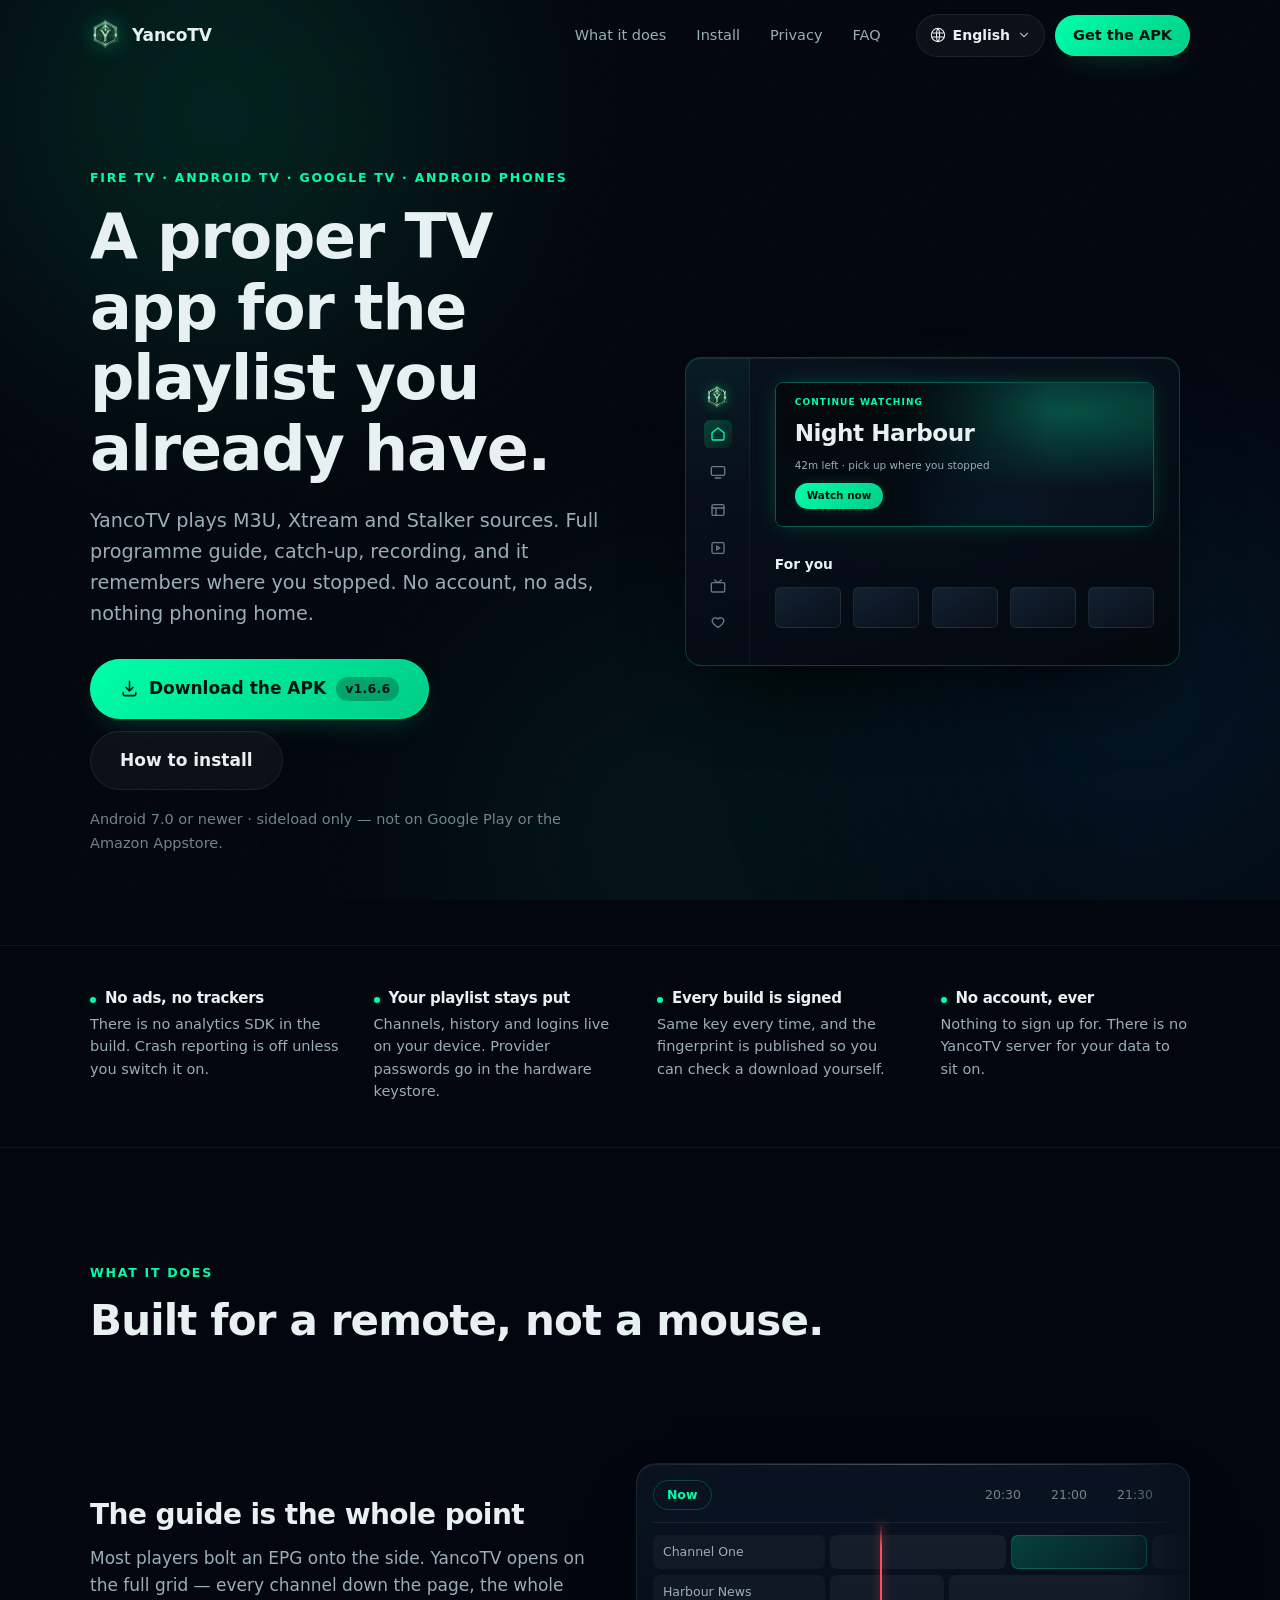
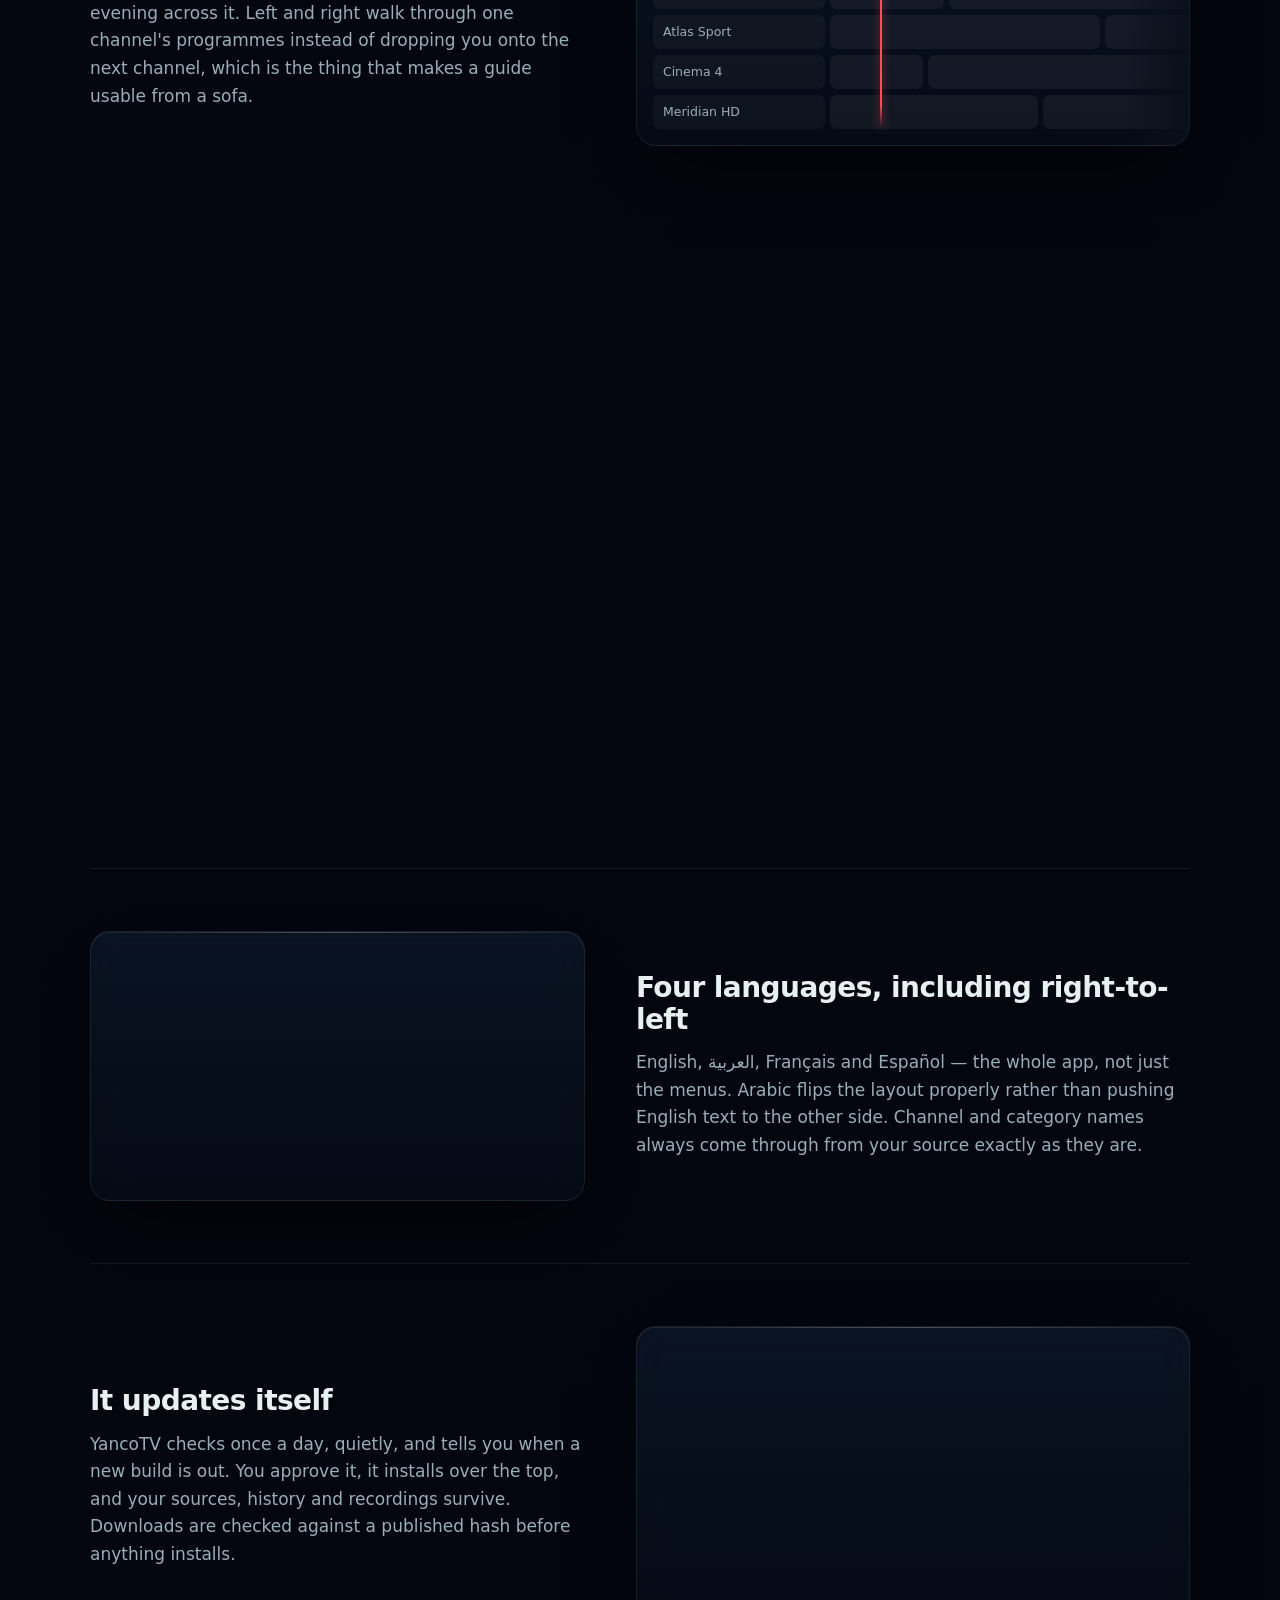
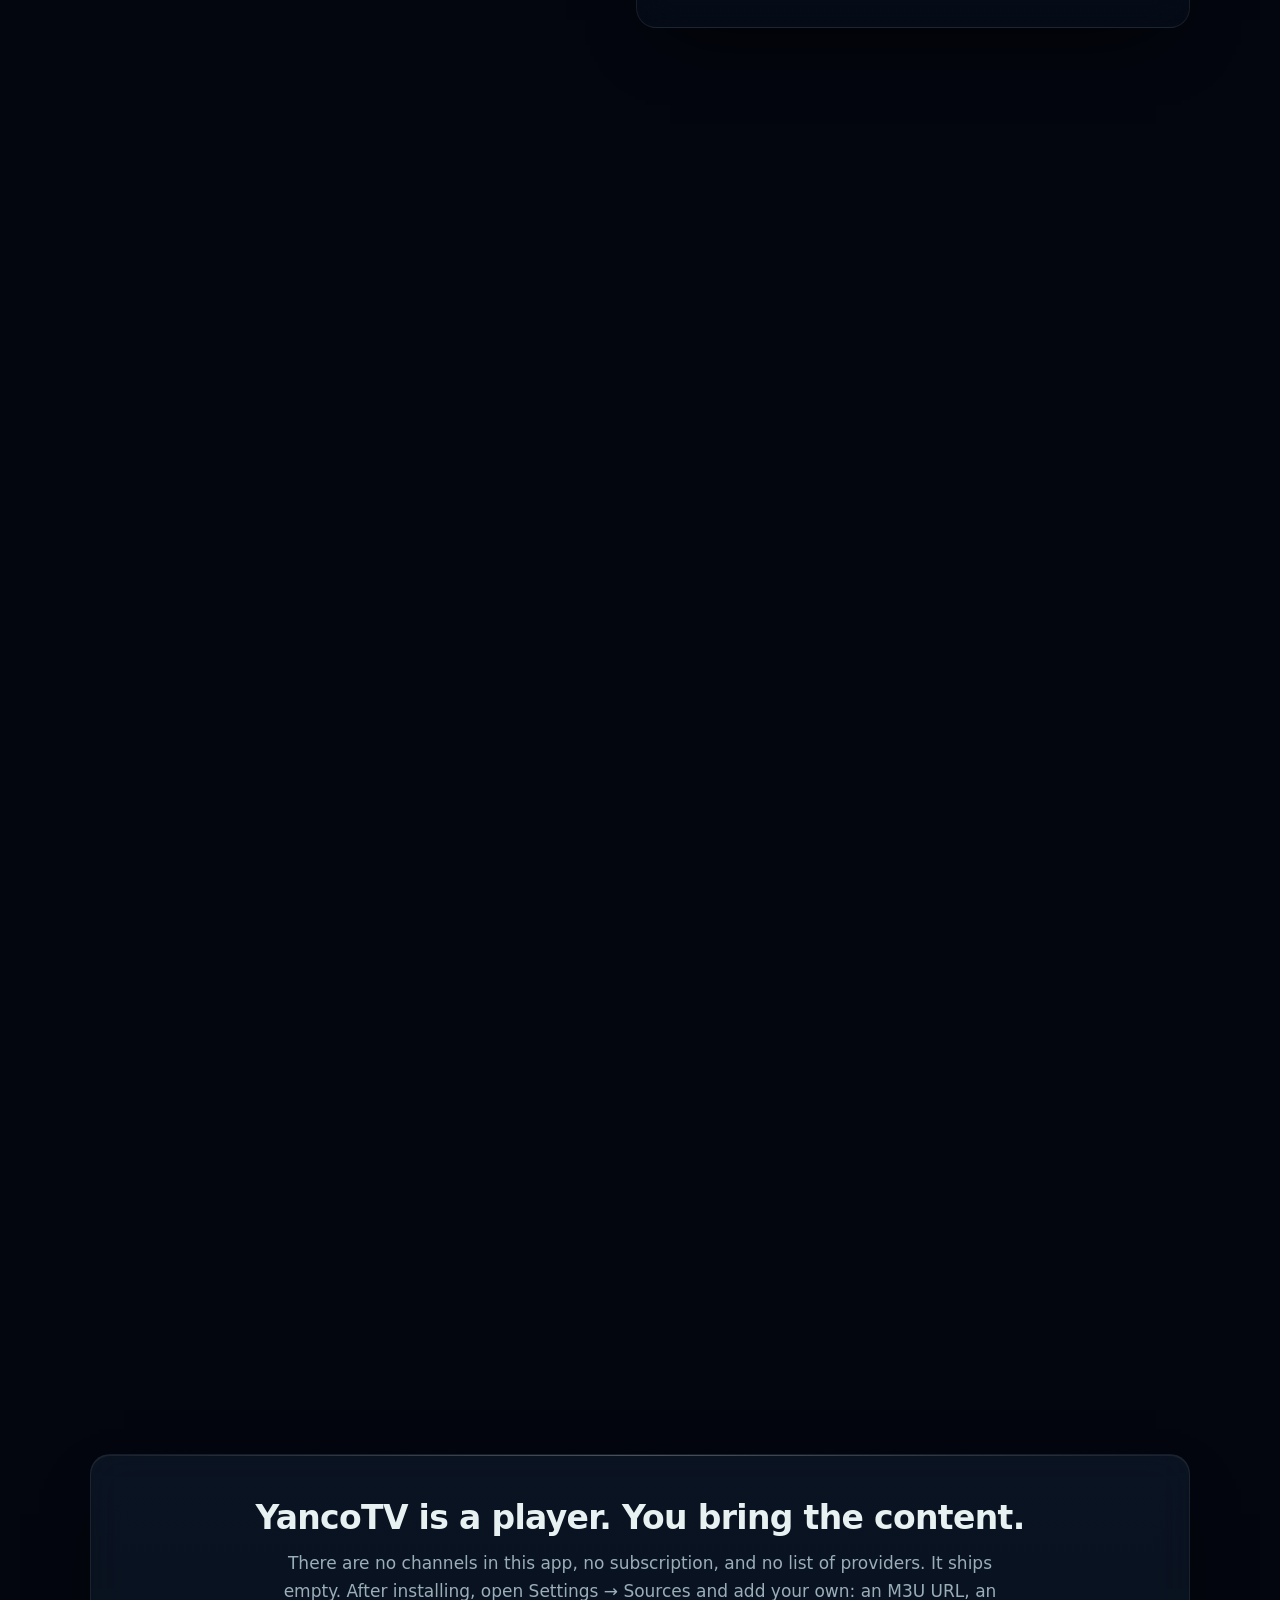
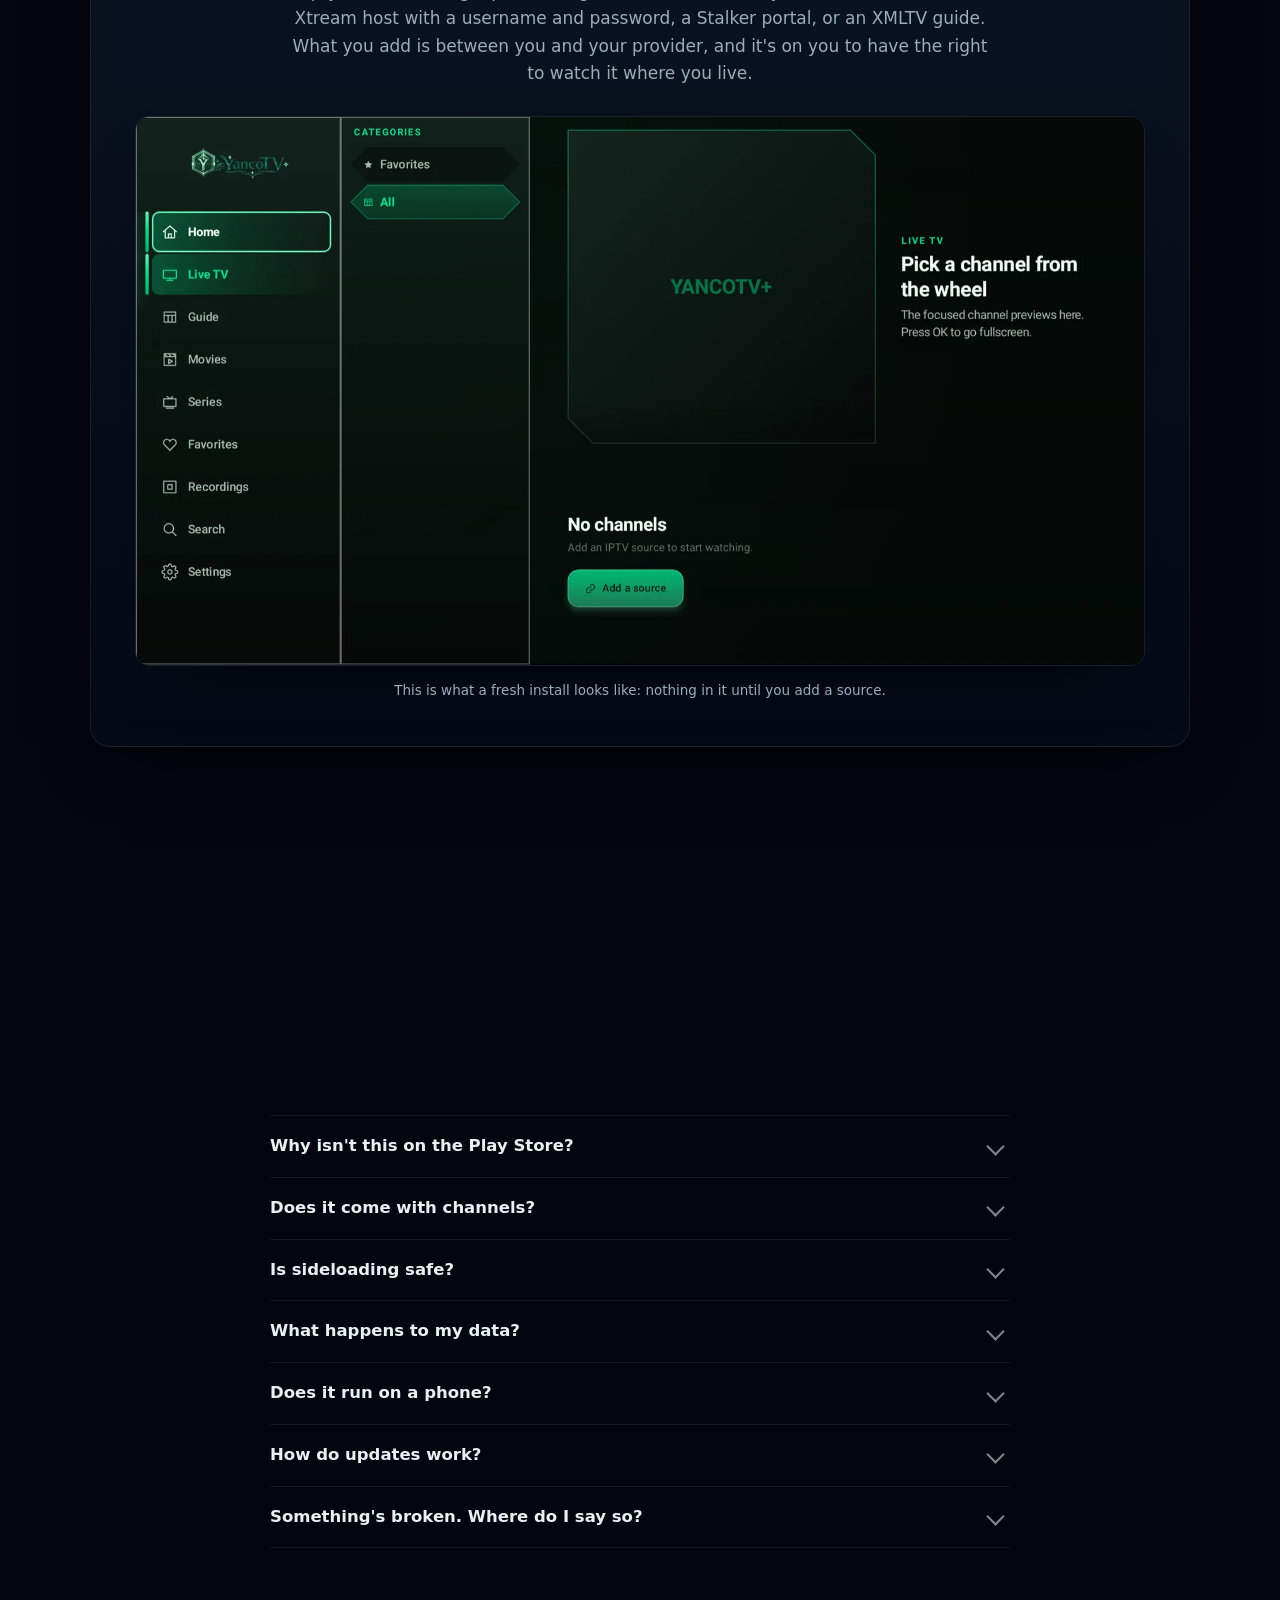
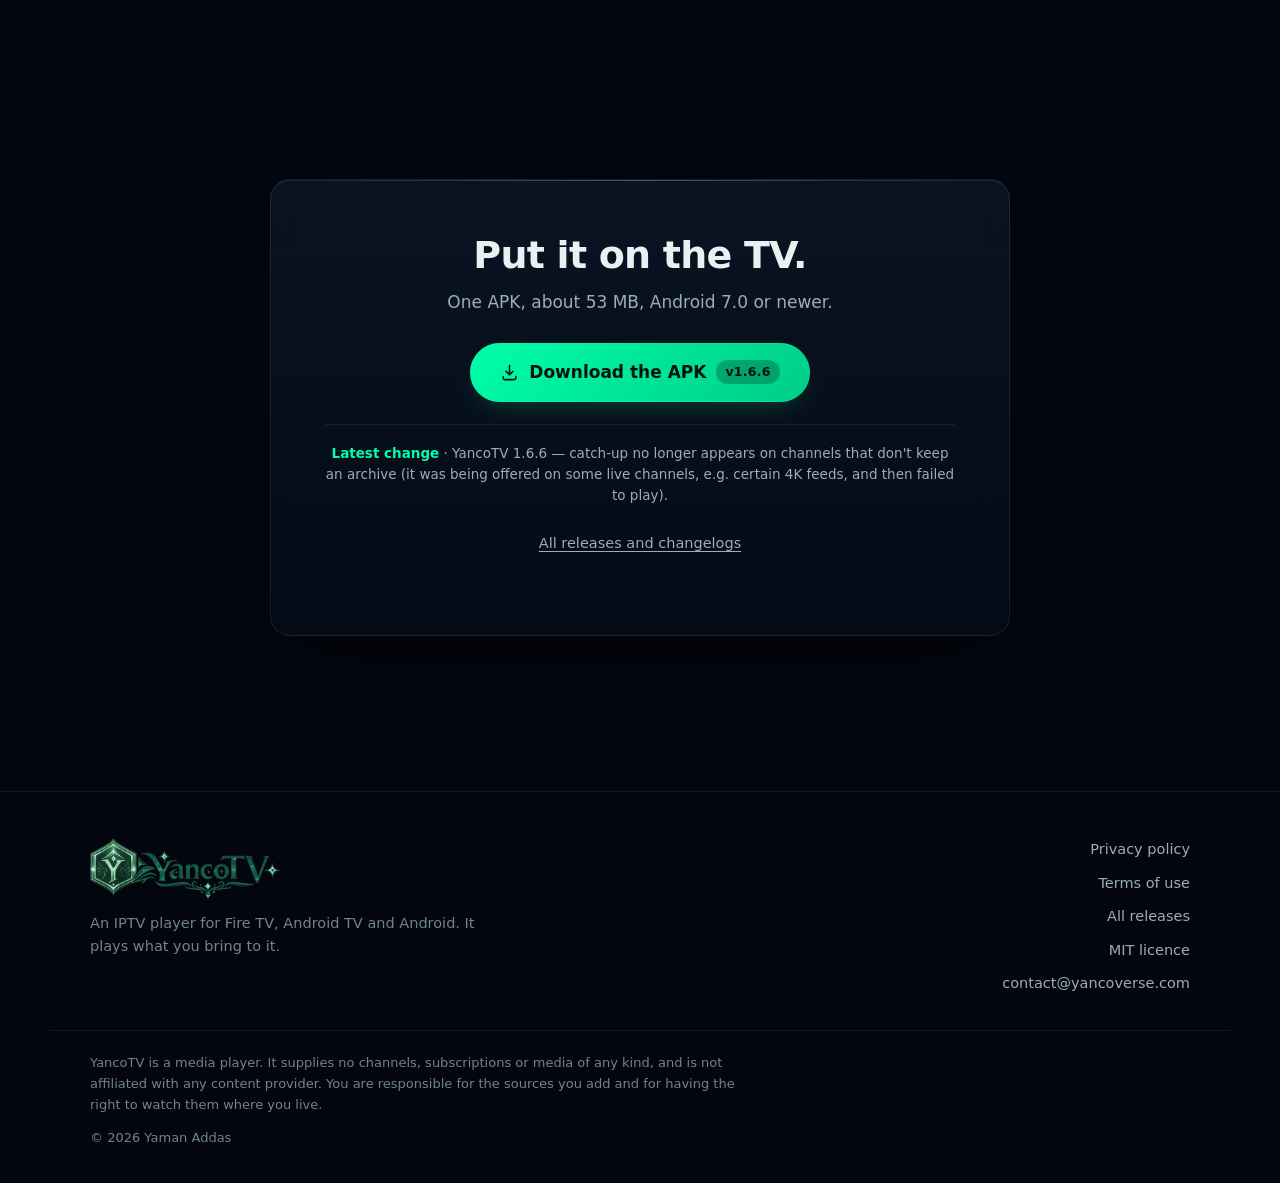
==== commit 11472399: "site: add the Downloader short-code slot to the Fire TV steps Typing a 71-character URL on a TV remo" ====
--- a/index.html
+++ b/index.html
@@ -12,7 +12,7 @@
 <meta property="og:url" content="https://yamanaddas.github.io/yancotv-releases/">
 <meta property="og:image" content="https://yamanaddas.github.io/yancotv-releases/assets/yancotv-mark.png">
 <link rel="icon" type="image/png" href="assets/favicon.png">
-<link rel="stylesheet" href="assets/site.css?v=20260823b">
+<link rel="stylesheet" href="assets/site.css?v=20260823d">
 </head>
 <body>
 
@@ -276,6 +276,13 @@
           </li>
           <li>
             <h4 data-i18n="inst.fire.3h">Type this into Downloader</h4>
+            <!-- Downloader short code. Put the number from go.aftvnews.com in
+                 data-code below and this block appears; leave it empty and the
+                 URL stands on its own. See site.js. -->
+            <div class="dl-code" data-code="" hidden>
+              <span class="dl-code-num"></span>
+              <p data-i18n="inst.fire.code">Type just those digits into Downloader — it expands to the link below on its own.</p>
+            </div>
             <div class="url" id="url-box"><code>github.com/YamanAddas/yancotv-releases/releases/latest/download/yancotv.apk</code><button class="copy" data-copy="https://github.com/YamanAddas/yancotv-releases/releases/latest/download/yancotv.apk" data-i18n="copy">Copy</button></div>
             <p data-i18n="inst.fire.3p">Long, but it skips this page entirely and grabs the APK in one shot — that's one less thing to do with a remote.</p>
           </li>
@@ -437,7 +444,7 @@
   </div>
 </footer>
 
-<script src="assets/i18n.js?v=20260823b" defer></script>
-<script src="assets/site.js?v=20260823b" defer></script>
+<script src="assets/i18n.js?v=20260823d" defer></script>
+<script src="assets/site.js?v=20260823d" defer></script>
 </body>
 </html>
--- a/assets/site.css
+++ b/assets/site.css
@@ -865,3 +865,25 @@
   display: flex; flex-wrap: wrap; gap: 12px;
   margin-block-start: 26px;
 }
+
+/* Downloader short code — only rendered once a code exists (see site.js). */
+/* `display:flex` beats the UA's [hidden]{display:none}, so an empty code
+   block rendered as a blank 53px bar. Restore it explicitly. */
+.dl-code[hidden] { display: none; }
+
+.dl-code {
+  display: flex; align-items: center; gap: 16px; flex-wrap: wrap;
+  margin-block: 12px 14px; padding: 14px 18px;
+  border-radius: var(--r-s);
+  border: 1px solid var(--line-2);
+  background: rgba(0, 255, 170, .06);
+}
+.dl-code-num {
+  font-family: var(--mono);
+  font-size: clamp(26px, 3.6vw, 36px); font-weight: 700;
+  letter-spacing: .12em;
+  color: var(--accent);
+  text-shadow: 0 0 22px var(--glow);
+  direction: ltr;
+}
+.dl-code p { margin: 0; flex: 1 1 200px; font-size: 14.5px; color: var(--muted); }
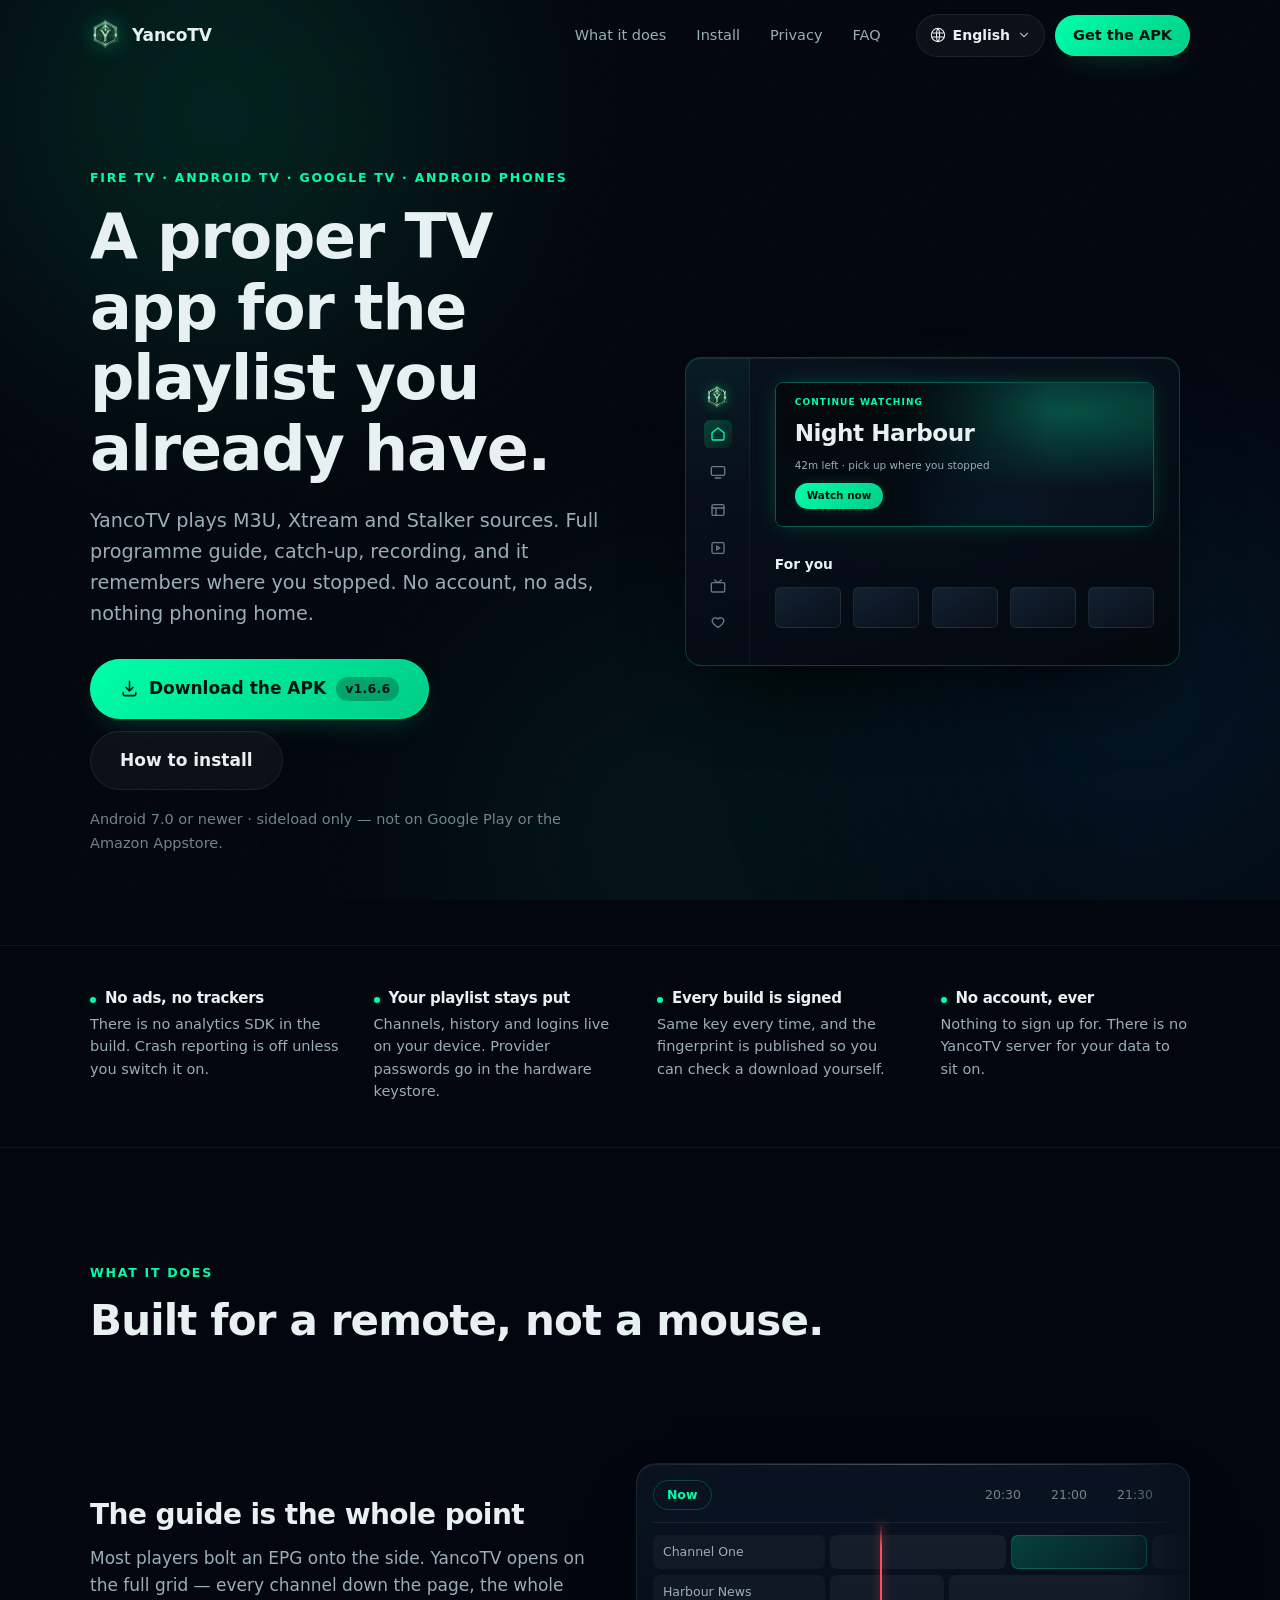
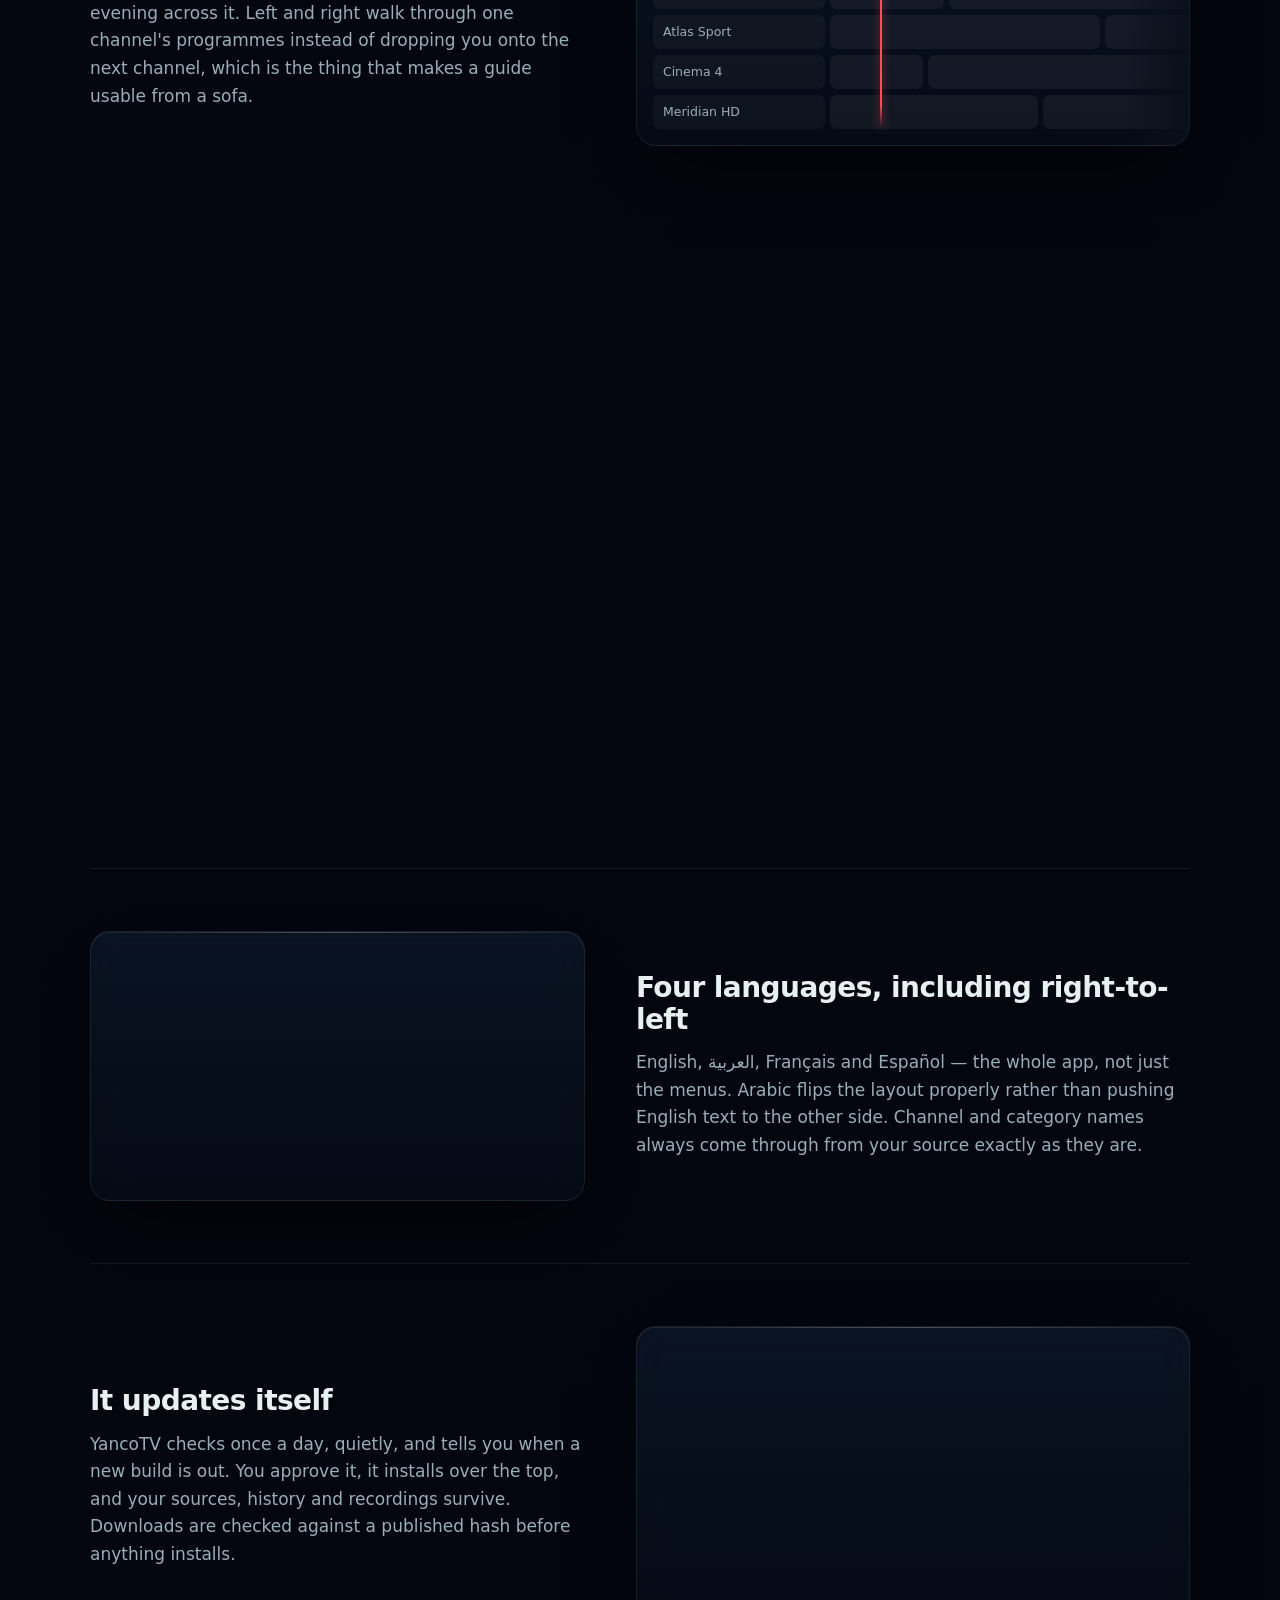
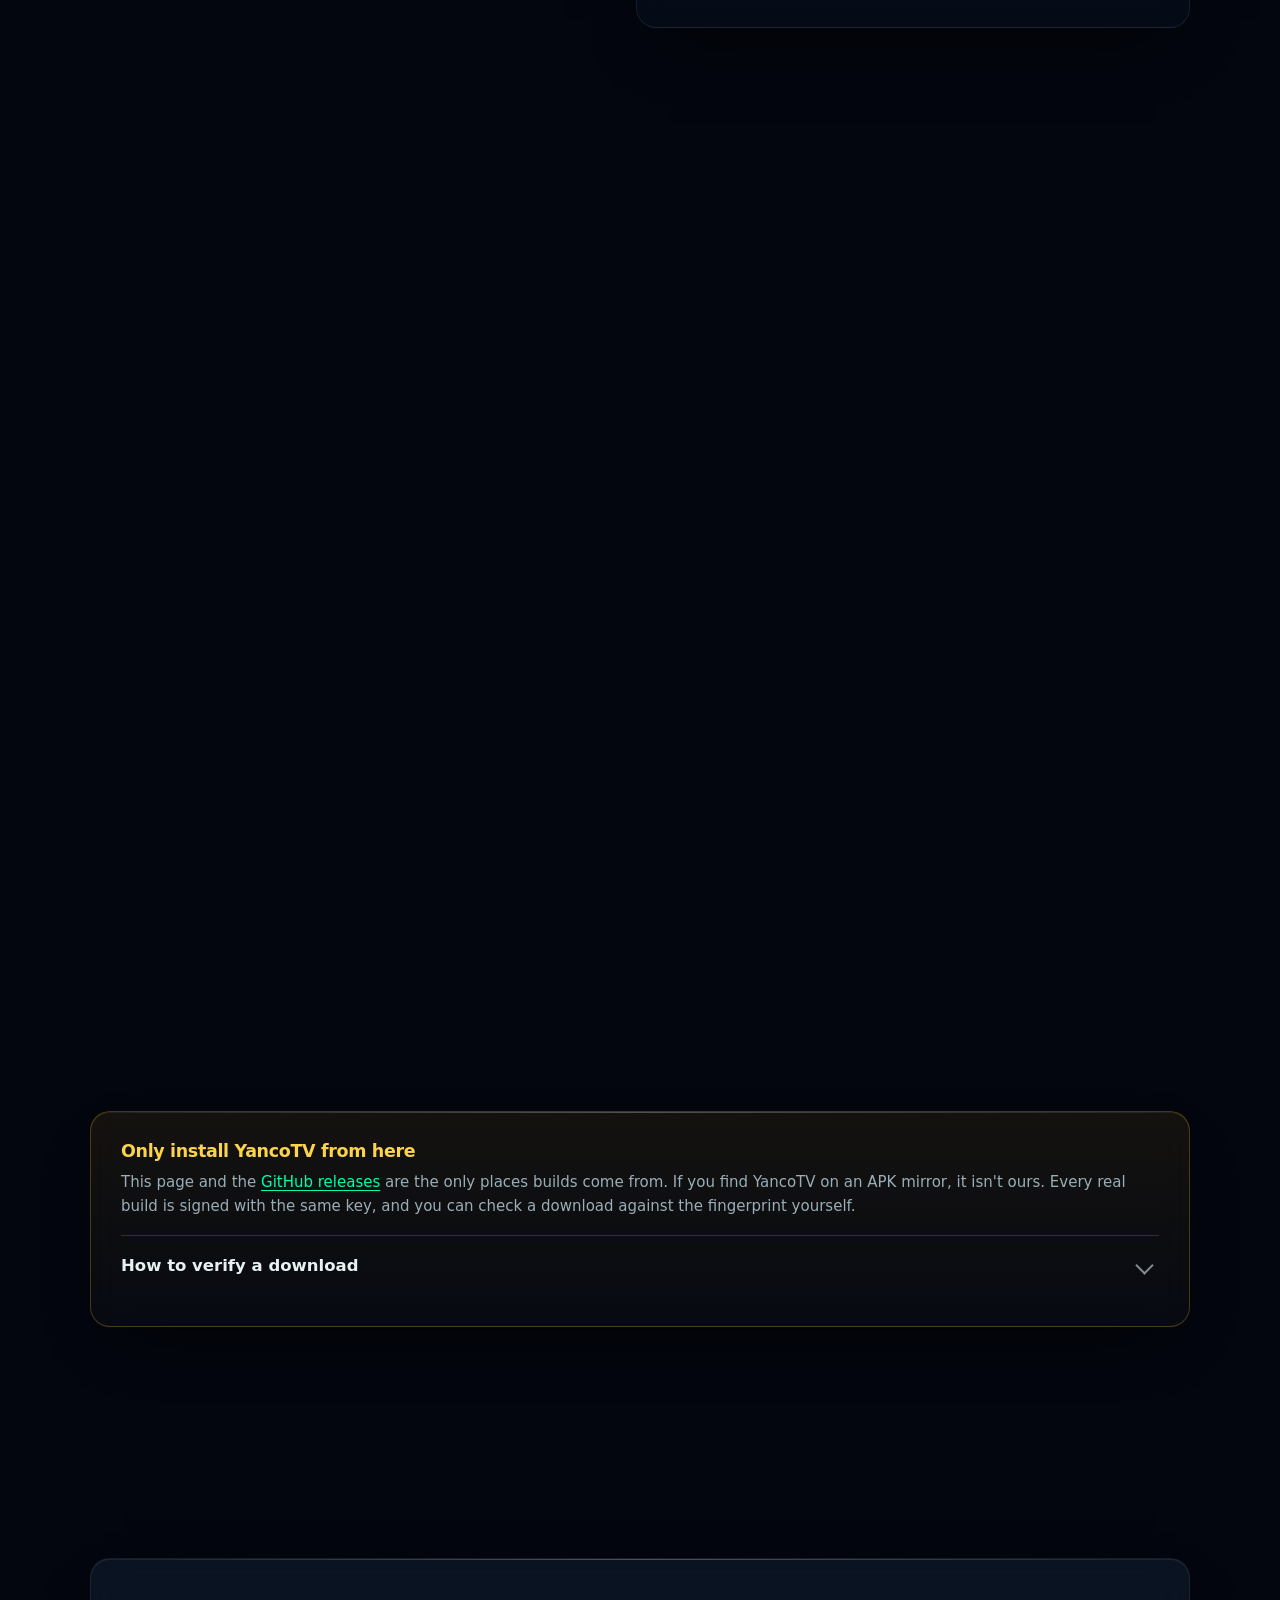
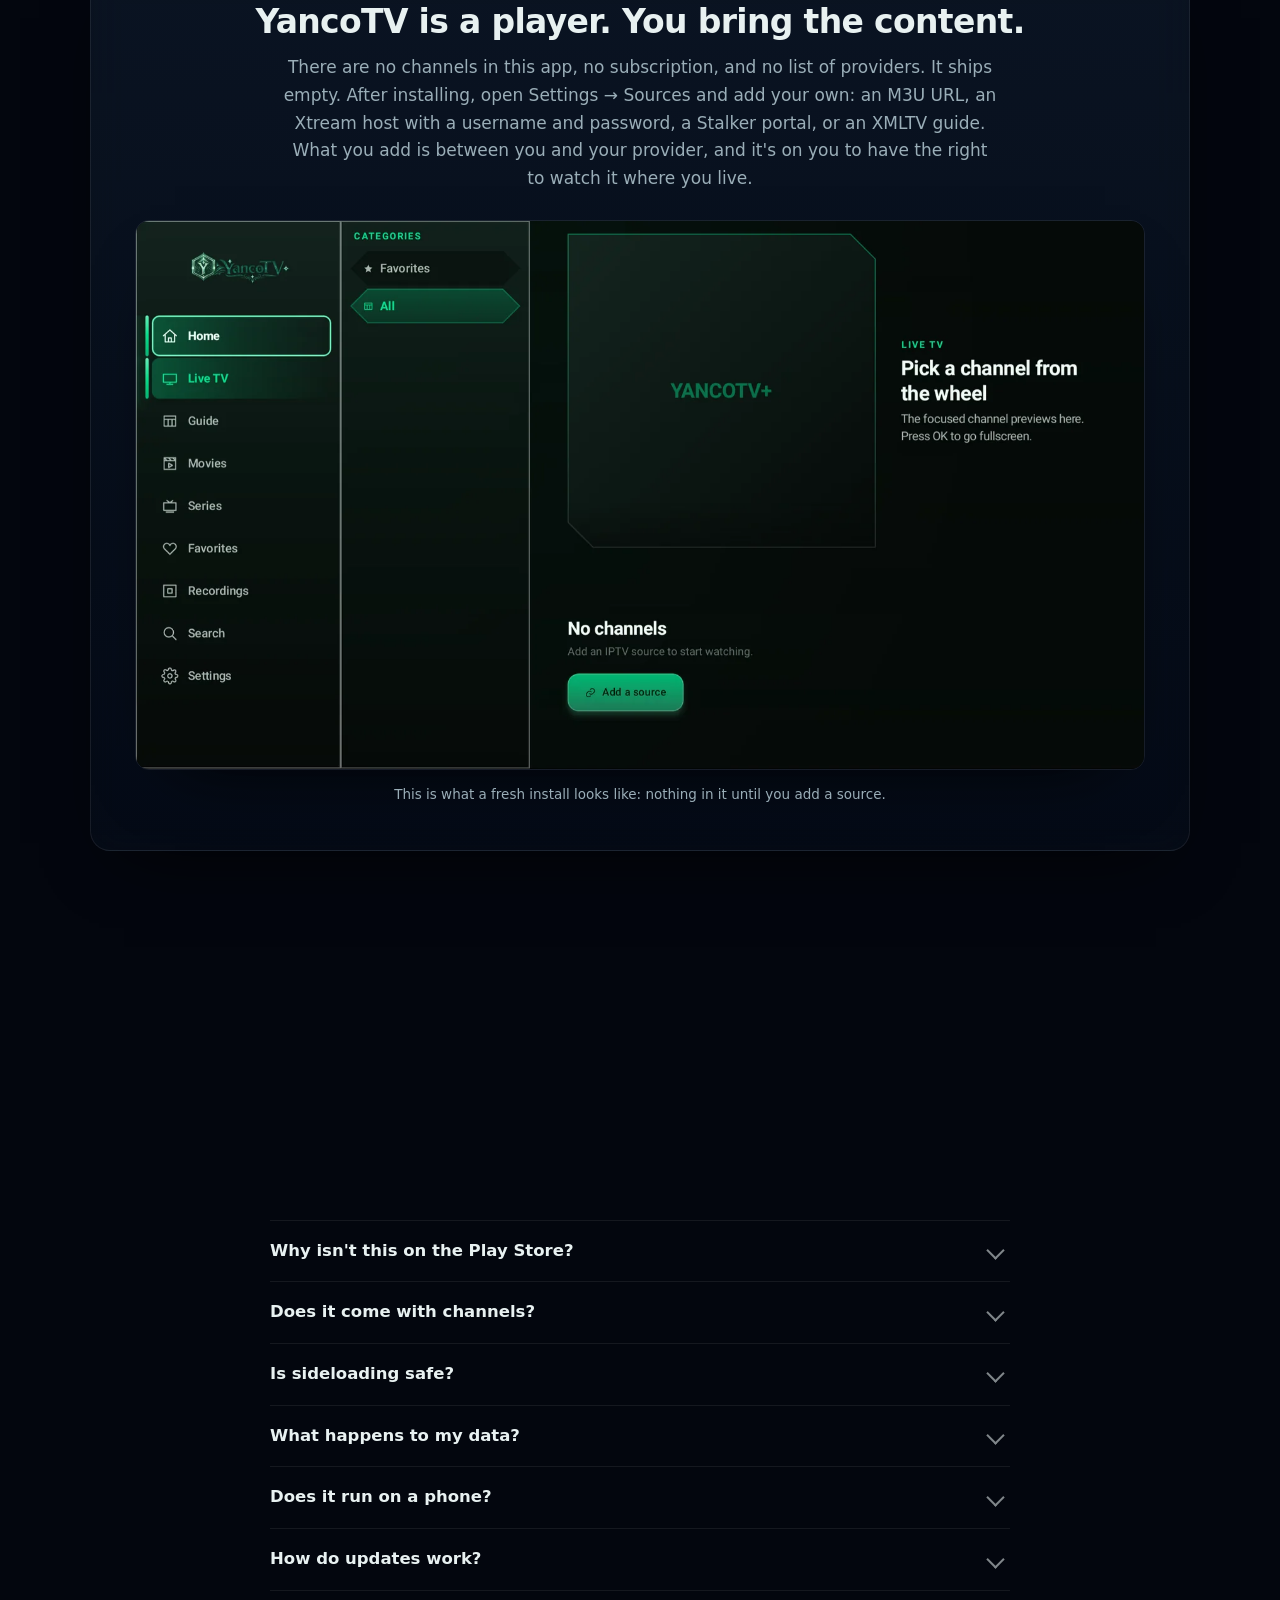
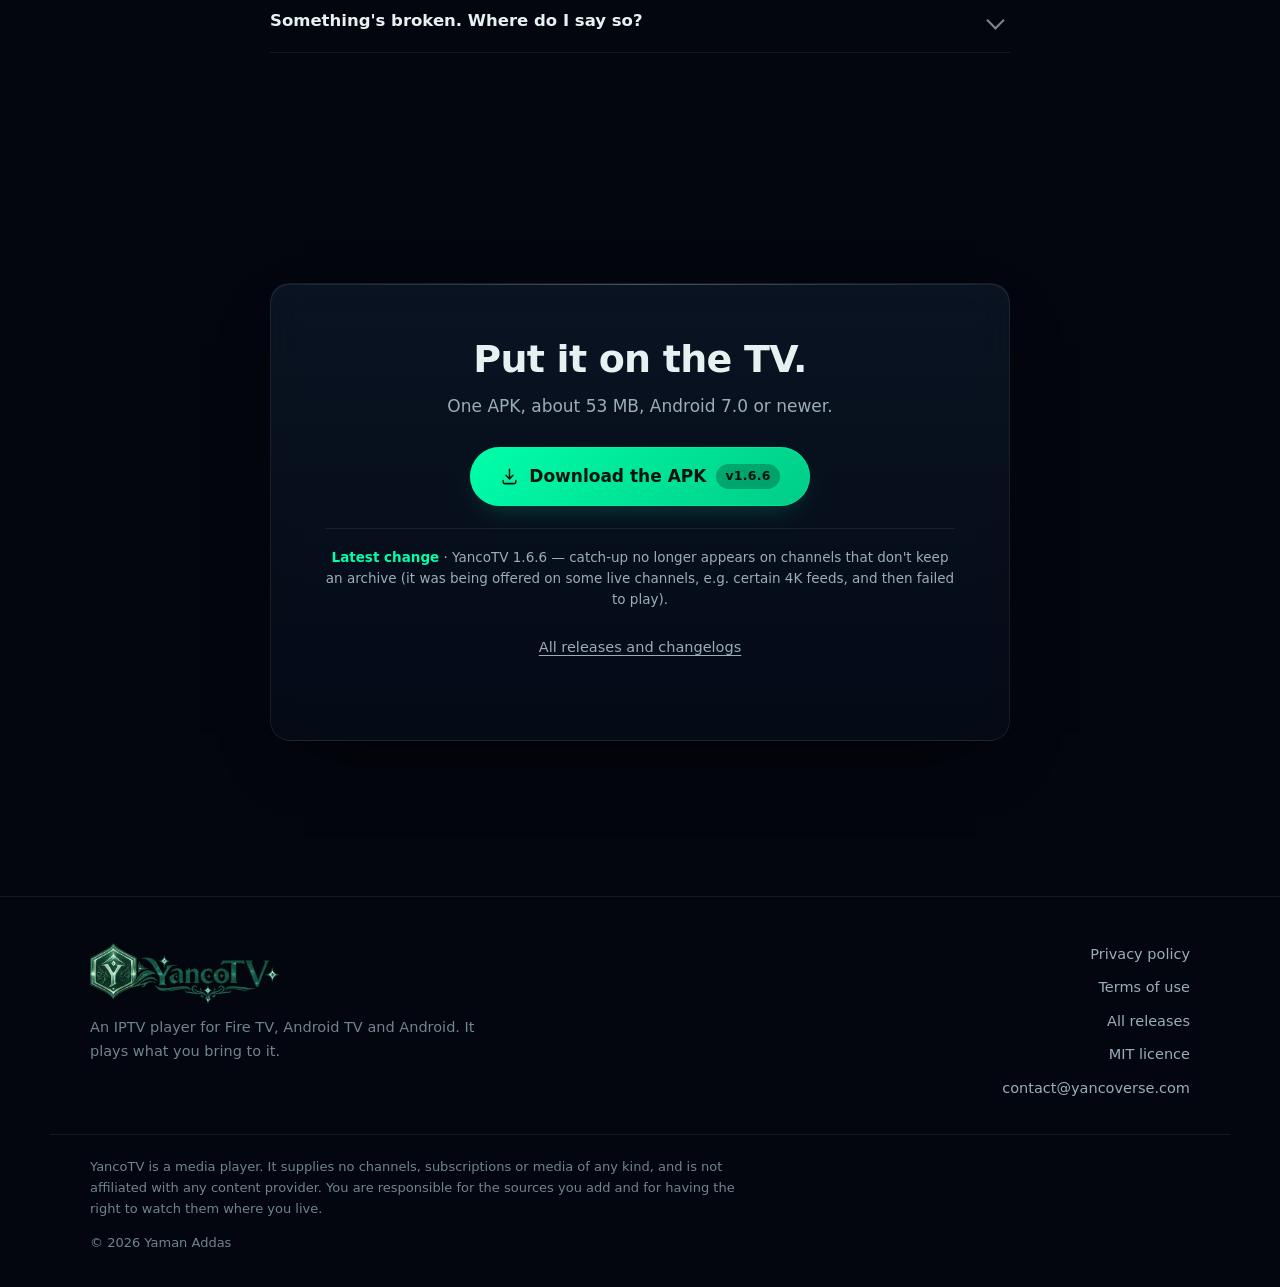
==== commit 10650a1f: "site: Downloader code 4713707 on both TV install tabs Replaces typing a 71-character URL on a remote" ====
--- a/index.html
+++ b/index.html
@@ -12,7 +12,7 @@
 <meta property="og:url" content="https://yamanaddas.github.io/yancotv-releases/">
 <meta property="og:image" content="https://yamanaddas.github.io/yancotv-releases/assets/yancotv-mark.png">
 <link rel="icon" type="image/png" href="assets/favicon.png">
-<link rel="stylesheet" href="assets/site.css?v=20260823d">
+<link rel="stylesheet" href="assets/site.css?v=20260823e">
 </head>
 <body>
 
@@ -279,7 +279,7 @@
             <!-- Downloader short code. Put the number from go.aftvnews.com in
                  data-code below and this block appears; leave it empty and the
                  URL stands on its own. See site.js. -->
-            <div class="dl-code" data-code="" hidden>
+            <div class="dl-code" data-code="4713707" hidden>
               <span class="dl-code-num"></span>
               <p data-i18n="inst.fire.code">Type just those digits into Downloader — it expands to the link below on its own.</p>
             </div>
@@ -305,6 +305,10 @@
           </li>
           <li>
             <h4 data-i18n="inst.atv.3h">Type this in</h4>
+            <div class="dl-code" data-code="4713707" hidden>
+              <span class="dl-code-num"></span>
+              <p data-i18n="inst.fire.code">Type just those digits into Downloader — it expands to the link below on its own.</p>
+            </div>
             <div class="url"><code>github.com/YamanAddas/yancotv-releases/releases/latest/download/yancotv.apk</code><button class="copy" data-copy="https://github.com/YamanAddas/yancotv-releases/releases/latest/download/yancotv.apk" data-i18n="copy">Copy</button></div>
             <p data-i18n="inst.atv.3p">It goes straight to the APK, so you never have to load this page on the TV.</p>
           </li>
@@ -444,7 +448,7 @@
   </div>
 </footer>
 
-<script src="assets/i18n.js?v=20260823d" defer></script>
-<script src="assets/site.js?v=20260823d" defer></script>
+<script src="assets/i18n.js?v=20260823e" defer></script>
+<script src="assets/site.js?v=20260823e" defer></script>
 </body>
 </html>
